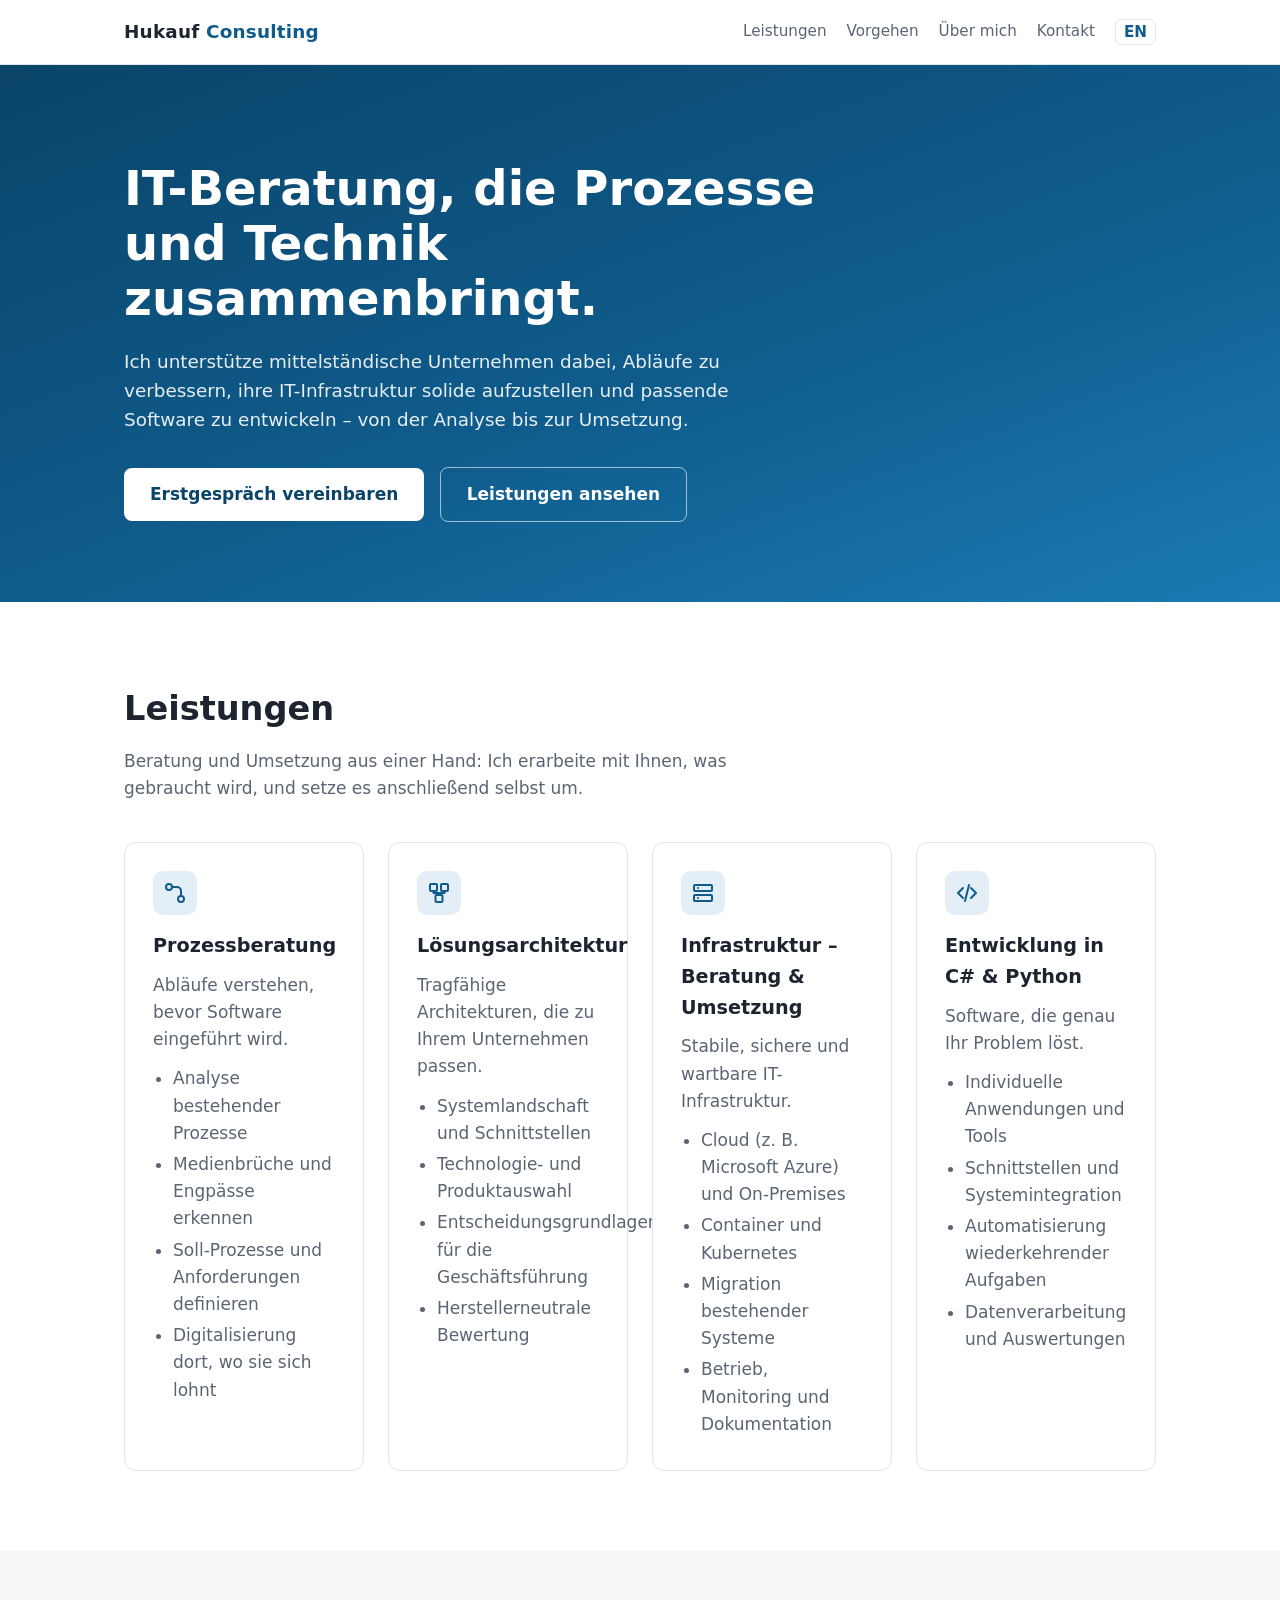
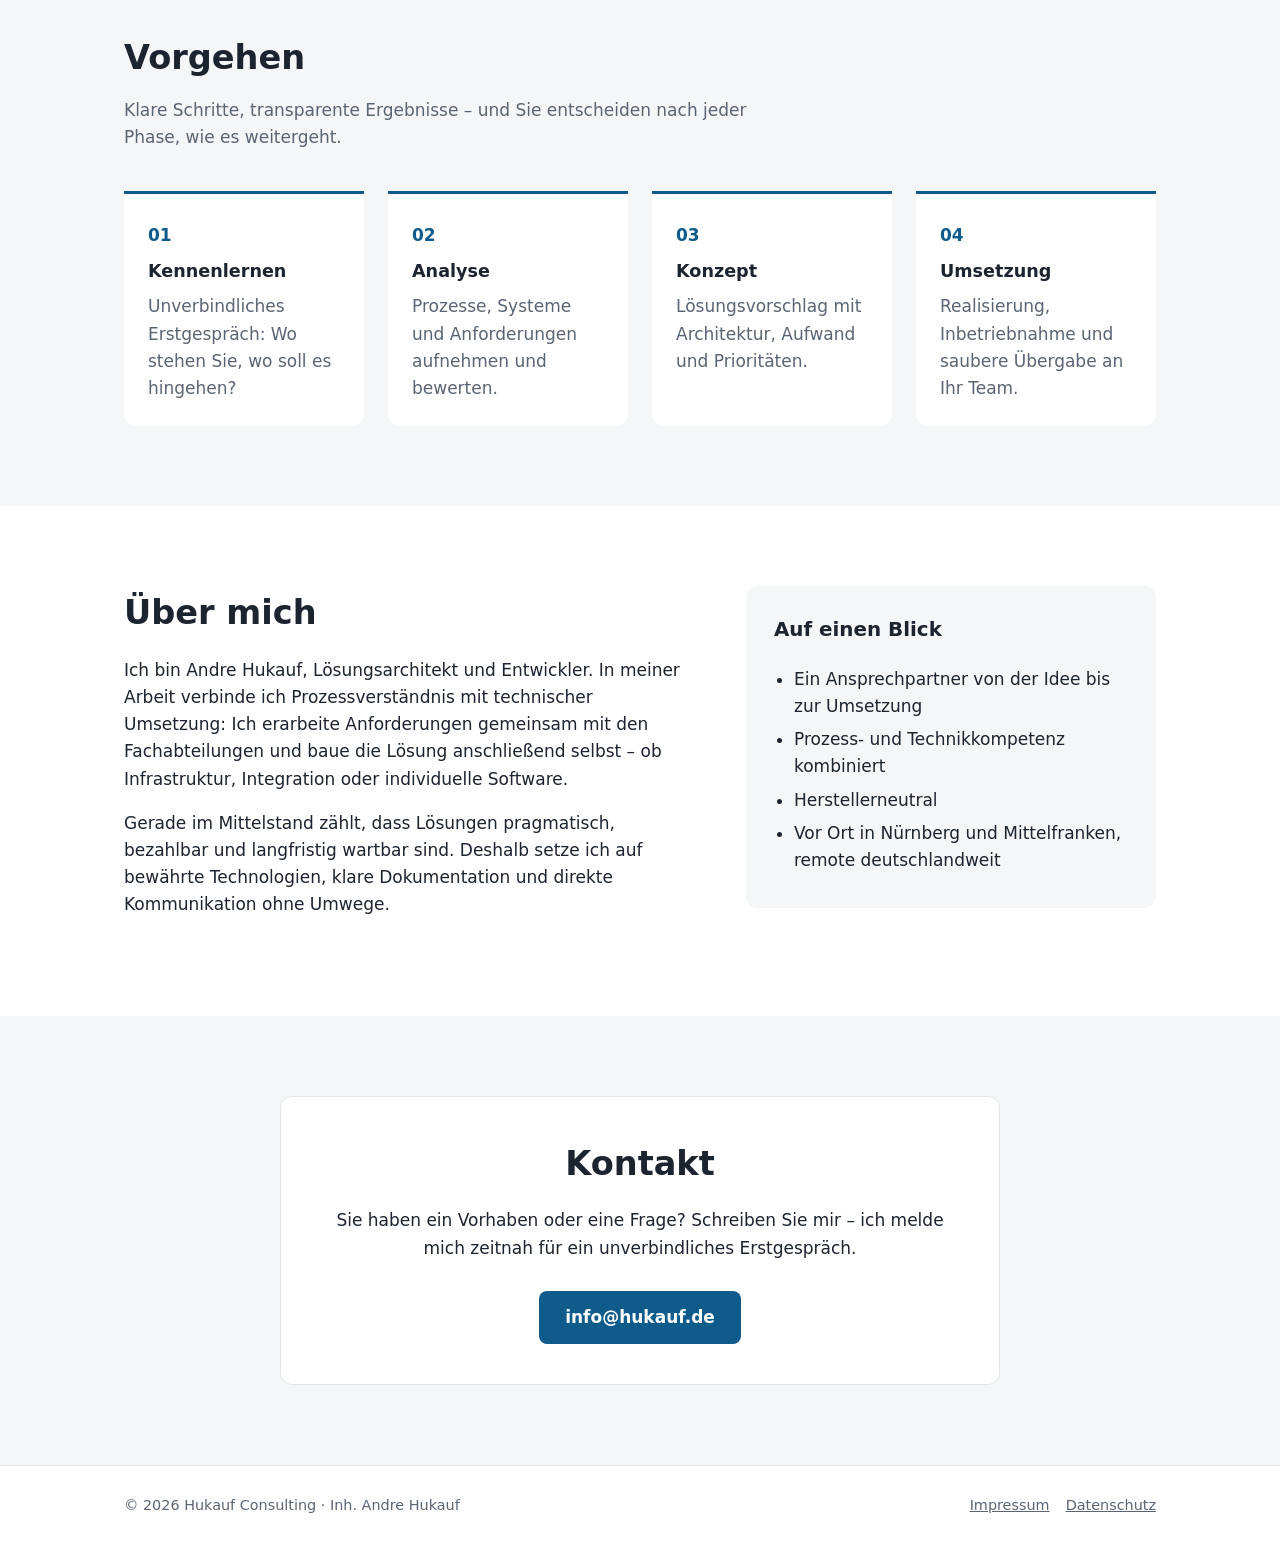
==== index.html @ 5e7fdeb1 "404-Seite, App-Icon und Barrierefreiheit - Zweisprachige 404-Seite - favicon.svg und apple-touch-ico" ====
<!DOCTYPE html>
<html lang="de">
<head>
  <meta charset="utf-8">
  <meta name="viewport" content="width=device-width, initial-scale=1">
  <title>Hukauf Consulting – IT-Beratung &amp; Prozessberatung in Nürnberg und Mittelfranken</title>
  <meta name="description" content="Hukauf Consulting: Prozessberatung, Lösungsarchitektur, IT-Infrastruktur und Softwareentwicklung in C# und Python für den Mittelstand in Nürnberg, Mittelfranken und remote.">
  <link rel="canonical" href="https://www.hukauf.de/">
  <link rel="alternate" hreflang="de" href="https://www.hukauf.de/">
  <link rel="alternate" hreflang="en" href="https://www.hukauf.de/en/">
  <link rel="alternate" hreflang="x-default" href="https://www.hukauf.de/">
  <link rel="stylesheet" href="style.css">
  <meta property="og:type" content="website">
  <meta property="og:locale" content="de_DE">
  <meta property="og:locale:alternate" content="en_US">
  <meta property="og:site_name" content="Hukauf Consulting">
  <meta property="og:title" content="Hukauf Consulting – IT-Beratung &amp; Prozessberatung">
  <meta property="og:description" content="Prozessberatung, Lösungsarchitektur, IT-Infrastruktur und Entwicklung in C# &amp; Python für den Mittelstand.">
  <meta property="og:url" content="https://www.hukauf.de/">
  <meta property="og:image" content="https://www.hukauf.de/og-image.png">
  <meta property="og:image:width" content="1200">
  <meta property="og:image:height" content="630">
  <meta name="twitter:card" content="summary_large_image">
  <script type="application/ld+json">
  {
    "@context": "https://schema.org",
    "@type": "ProfessionalService",
    "name": "Hukauf Consulting",
    "url": "https://www.hukauf.de/",
    "image": "https://www.hukauf.de/og-image.png",
    "email": "info@hukauf.de",
    "telephone": "+49 9152 9214561",
    "founder": { "@type": "Person", "name": "Andre Hukauf" },
    "address": {
      "@type": "PostalAddress",
      "streetAddress": "Am Schlosspark 9",
      "postalCode": "91247",
      "addressLocality": "Vorra",
      "addressRegion": "Bayern",
      "addressCountry": "DE"
    },
    "areaServed": [
      { "@type": "City", "name": "Nürnberg" },
      { "@type": "AdministrativeArea", "name": "Mittelfranken" },
      { "@type": "Country", "name": "Deutschland" }
    ],
    "knowsAbout": ["Prozessberatung", "Lösungsarchitektur", "IT-Infrastruktur", "Microsoft Azure", "Kubernetes", "C#", "Python"],
    "description": "Prozessberatung, Lösungsarchitektur, IT-Infrastruktur sowie Softwareentwicklung in C# und Python für mittelständische Unternehmen."
  }
  </script>
  <link rel="icon" href="/favicon.svg" type="image/svg+xml">
  <link rel="apple-touch-icon" href="/apple-touch-icon.png">
  <meta name="theme-color" content="#0f5c8c">
</head>
<body>
<a class="skip-link" href="#main">Zum Inhalt springen</a>

<header class="site-header">
  <div class="container">
    <a class="logo" href="#main">Hukauf <span>Consulting</span></a>
    <nav class="nav" aria-label="Hauptnavigation">
      <a href="#leistungen">Leistungen</a>
      <a href="#vorgehen">Vorgehen</a>
      <a href="#ueber-mich">Über mich</a>
      <a href="#kontakt">Kontakt</a>
      <a class="lang" href="en/" hreflang="en" lang="en" title="English version">EN</a>
    </nav>
  </div>
</header>

<main id="main">

  <section class="hero">
    <div class="container">
      <h1>IT-Beratung, die Prozesse und Technik zusammenbringt.</h1>
      <p>Ich unterstütze mittelständische Unternehmen dabei, Abläufe zu verbessern, ihre IT-Infrastruktur solide aufzustellen und passende Software zu entwickeln – von der Analyse bis zur Umsetzung.</p>
      <a class="btn" href="#kontakt">Erstgespräch vereinbaren</a>
      <a class="btn btn-secondary" href="#leistungen">Leistungen ansehen</a>
    </div>
  </section>

  <section id="leistungen">
    <div class="container">
      <h2 class="section-title">Leistungen</h2>
      <p class="section-lead">Beratung und Umsetzung aus einer Hand: Ich erarbeite mit Ihnen, was gebraucht wird, und setze es anschließend selbst um.</p>

      <div class="grid">
        <div class="card">
          <div class="icon" aria-hidden="true">
            <svg aria-hidden="true" focusable="false" viewBox="0 0 24 24" fill="none" stroke="currentColor" stroke-width="2" stroke-linecap="round" stroke-linejoin="round"><circle cx="6" cy="6" r="3"/><circle cx="18" cy="18" r="3"/><path d="M9 6h5a4 4 0 0 1 4 4v5"/></svg>
          </div>
          <h3>Prozessberatung</h3>
          <p>Abläufe verstehen, bevor Software eingeführt wird.</p>
          <ul>
            <li>Analyse bestehender Prozesse</li>
            <li>Medienbrüche und Engpässe erkennen</li>
            <li>Soll-Prozesse und Anforderungen definieren</li>
            <li>Digitalisierung dort, wo sie sich lohnt</li>
          </ul>
        </div>

        <div class="card">
          <div class="icon" aria-hidden="true">
            <svg aria-hidden="true" focusable="false" viewBox="0 0 24 24" fill="none" stroke="currentColor" stroke-width="2" stroke-linecap="round" stroke-linejoin="round"><rect x="3" y="3" width="7" height="7" rx="1"/><rect x="14" y="3" width="7" height="7" rx="1"/><rect x="8.5" y="14" width="7" height="7" rx="1"/><path d="M6.5 10v2h11v-2M12 12v2"/></svg>
          </div>
          <h3>Lösungsarchitektur</h3>
          <p>Tragfähige Architekturen, die zu Ihrem Unternehmen passen.</p>
          <ul>
            <li>Systemlandschaft und Schnittstellen</li>
            <li>Technologie- und Produktauswahl</li>
            <li>Entscheidungsgrundlagen für die Geschäftsführung</li>
            <li>Herstellerneutrale Bewertung</li>
          </ul>
        </div>

        <div class="card">
          <div class="icon" aria-hidden="true">
            <svg aria-hidden="true" focusable="false" viewBox="0 0 24 24" fill="none" stroke="currentColor" stroke-width="2" stroke-linecap="round" stroke-linejoin="round"><rect x="3" y="4" width="18" height="6" rx="1"/><rect x="3" y="14" width="18" height="6" rx="1"/><path d="M7 7h.01M7 17h.01"/></svg>
          </div>
          <h3>Infrastruktur – Beratung &amp; Umsetzung</h3>
          <p>Stabile, sichere und wartbare IT-Infrastruktur.</p>
          <ul>
            <li>Cloud (z.&nbsp;B. Microsoft Azure) und On-Premises</li>
            <li>Container und Kubernetes</li>
            <li>Migration bestehender Systeme</li>
            <li>Betrieb, Monitoring und Dokumentation</li>
          </ul>
        </div>

        <div class="card">
          <div class="icon" aria-hidden="true">
            <svg aria-hidden="true" focusable="false" viewBox="0 0 24 24" fill="none" stroke="currentColor" stroke-width="2" stroke-linecap="round" stroke-linejoin="round"><path d="M8 7l-5 5 5 5M16 7l5 5-5 5M14 4l-4 16"/></svg>
          </div>
          <h3>Entwicklung in C# &amp; Python</h3>
          <p>Software, die genau Ihr Problem löst.</p>
          <ul>
            <li>Individuelle Anwendungen und Tools</li>
            <li>Schnittstellen und Systemintegration</li>
            <li>Automatisierung wiederkehrender Aufgaben</li>
            <li>Datenverarbeitung und Auswertungen</li>
          </ul>
        </div>
      </div>
    </div>
  </section>

  <section id="vorgehen" class="alt">
    <div class="container">
      <h2 class="section-title">Vorgehen</h2>
      <p class="section-lead">Klare Schritte, transparente Ergebnisse – und Sie entscheiden nach jeder Phase, wie es weitergeht.</p>

      <div class="steps">
        <div class="step">
          <h3>Kennenlernen</h3>
          <p>Unverbindliches Erstgespräch: Wo stehen Sie, wo soll es hingehen?</p>
        </div>
        <div class="step">
          <h3>Analyse</h3>
          <p>Prozesse, Systeme und Anforderungen aufnehmen und bewerten.</p>
        </div>
        <div class="step">
          <h3>Konzept</h3>
          <p>Lösungsvorschlag mit Architektur, Aufwand und Prioritäten.</p>
        </div>
        <div class="step">
          <h3>Umsetzung</h3>
          <p>Realisierung, Inbetriebnahme und saubere Übergabe an Ihr Team.</p>
        </div>
      </div>
    </div>
  </section>

  <section id="ueber-mich">
    <div class="container about">
      <div>
        <h2 class="section-title">Über mich</h2>
        <p>Ich bin Andre Hukauf, Lösungsarchitekt und Entwickler. In meiner Arbeit verbinde ich Prozessverständnis mit technischer Umsetzung: Ich erarbeite Anforderungen gemeinsam mit den Fachabteilungen und baue die Lösung anschließend selbst – ob Infrastruktur, Integration oder individuelle Software.</p>
        <p>Gerade im Mittelstand zählt, dass Lösungen pragmatisch, bezahlbar und langfristig wartbar sind. Deshalb setze ich auf bewährte Technologien, klare Dokumentation und direkte Kommunikation ohne Umwege.</p>
      </div>
      <div class="facts">
        <h3>Auf einen Blick</h3>
        <ul>
          <li>Ein Ansprechpartner von der Idee bis zur Umsetzung</li>
          <li>Prozess- und Technikkompetenz kombiniert</li>
          <li>Herstellerneutral</li>
          <li>Vor Ort in Nürnberg und Mittelfranken, remote deutschlandweit</li>
        </ul>
      </div>
    </div>
  </section>

  <section id="kontakt" class="alt">
    <div class="container">
      <div class="contact-box">
        <h2 class="section-title">Kontakt</h2>
        <p>Sie haben ein Vorhaben oder eine Frage? Schreiben Sie mir – ich melde mich zeitnah für ein unverbindliches Erstgespräch.</p>
        <a class="btn" href="mailto:info@hukauf.de">info@hukauf.de</a>
      </div>
    </div>
  </section>

</main>

<footer class="site-footer">
  <div class="container">
    <span>© 2026 Hukauf Consulting · Inh. Andre Hukauf</span>
    <span><a href="impressum.html">Impressum</a><a href="datenschutz.html">Datenschutz</a></span>
  </div>
</footer>

</body>
</html>
---- style.css ----
:root {
  --bg: #ffffff;
  --bg-alt: #f4f6f8;
  --text: #1c2430;
  --muted: #5a6573;
  --accent: #0f5c8c;
  --accent-dark: #0a4469;
  --border: #e1e6eb;
  --radius: 12px;
  --max: 1080px;
}

* { box-sizing: border-box; }

html { scroll-behavior: smooth; }

@media (prefers-reduced-motion: reduce) {
  html { scroll-behavior: auto; }
}

/* Barrierefreiheit */
.skip-link {
  position: absolute;
  left: 12px;
  top: -60px;
  z-index: 100;
  background: var(--accent-dark);
  color: #fff;
  padding: 10px 16px;
  border-radius: 6px;
  font-weight: 600;
  text-decoration: none;
}
.skip-link:focus { top: 12px; color: #fff; }

a:focus-visible,
button:focus-visible {
  outline: 3px solid var(--accent);
  outline-offset: 3px;
  border-radius: 4px;
}
.hero a:focus-visible { outline-color: #ffffff; }

#main, section[id] { scroll-margin-top: 80px; }

body {
  margin: 0;
  font-family: system-ui, -apple-system, "Segoe UI", Roboto, "Helvetica Neue", Arial, sans-serif;
  font-size: 17px;
  line-height: 1.6;
  color: var(--text);
  background: var(--bg);
}

a { color: var(--accent); }
a:hover { color: var(--accent-dark); }

.container {
  width: 100%;
  max-width: var(--max);
  margin: 0 auto;
  padding: 0 24px;
}

/* Header */
.site-header {
  position: sticky;
  top: 0;
  z-index: 10;
  background: rgba(255, 255, 255, 0.95);
  border-bottom: 1px solid var(--border);
  backdrop-filter: blur(6px);
}
.site-header .container {
  display: flex;
  align-items: center;
  justify-content: space-between;
  min-height: 64px;
  gap: 16px;
  flex-wrap: wrap;
}
.logo {
  font-weight: 700;
  font-size: 1.15rem;
  color: var(--text);
  text-decoration: none;
  letter-spacing: 0.2px;
}
.logo span { color: var(--accent); }
.nav { display: flex; gap: 20px; flex-wrap: wrap; }
.nav a {
  color: var(--muted);
  text-decoration: none;
  font-size: 0.95rem;
}
.nav a:hover { color: var(--accent); }
.nav a.lang {
  border: 1px solid var(--border);
  border-radius: 6px;
  padding: 0 8px;
  font-weight: 600;
  color: var(--accent);
}

/* Hero */
.hero {
  padding: 96px 0 80px;
  background: linear-gradient(160deg, #0a4469 0%, #0f5c8c 55%, #1b7bb3 100%);
  color: #fff;
}
.hero h1 {
  font-size: clamp(2rem, 4.5vw, 3rem);
  line-height: 1.15;
  margin: 0 0 20px;
  max-width: 760px;
}
.hero p {
  font-size: 1.15rem;
  max-width: 680px;
  margin: 0 0 32px;
  color: rgba(255, 255, 255, 0.9);
}
.btn {
  display: inline-block;
  padding: 13px 26px;
  border-radius: 8px;
  font-weight: 600;
  text-decoration: none;
  background: #fff;
  color: var(--accent-dark);
}
.btn:hover { background: #e8f1f7; color: var(--accent-dark); }
.btn-secondary {
  background: transparent;
  color: #fff;
  border: 1px solid rgba(255, 255, 255, 0.6);
  margin-left: 10px;
}
.btn-secondary:hover { background: rgba(255, 255, 255, 0.1); color: #fff; }

/* Sections */
section { padding: 80px 0; }
section.alt { background: var(--bg-alt); }
.section-title {
  font-size: clamp(1.6rem, 3vw, 2.1rem);
  margin: 0 0 12px;
}
.section-lead {
  color: var(--muted);
  max-width: 680px;
  margin: 0 0 40px;
}

/* Cards */
.grid {
  display: grid;
  grid-template-columns: repeat(auto-fit, minmax(240px, 1fr));
  gap: 24px;
}
.card {
  background: var(--bg);
  border: 1px solid var(--border);
  border-radius: var(--radius);
  padding: 28px;
}
.card h3 { margin: 0 0 10px; font-size: 1.2rem; }
.card p { margin: 0 0 12px; color: var(--muted); }
.card ul { margin: 0; padding-left: 20px; color: var(--muted); }
.card li { margin-bottom: 4px; }
.icon {
  width: 44px;
  height: 44px;
  border-radius: 10px;
  background: #e3eef6;
  color: var(--accent);
  display: flex;
  align-items: center;
  justify-content: center;
  margin-bottom: 16px;
}
.icon svg { width: 24px; height: 24px; }

/* Steps */
.steps {
  display: grid;
  grid-template-columns: repeat(auto-fit, minmax(220px, 1fr));
  gap: 24px;
  counter-reset: step;
}
.step {
  position: relative;
  padding: 28px 24px 24px;
  border-top: 3px solid var(--accent);
  background: var(--bg);
  border-radius: 0 0 var(--radius) var(--radius);
}
.step::before {
  counter-increment: step;
  content: counter(step, decimal-leading-zero);
  display: block;
  font-weight: 700;
  color: var(--accent);
  margin-bottom: 8px;
}
.step h3 { margin: 0 0 8px; font-size: 1.1rem; }
.step p { margin: 0; color: var(--muted); }

/* About */
.about {
  display: grid;
  grid-template-columns: 1.4fr 1fr;
  gap: 48px;
  align-items: start;
}
.facts {
  background: var(--bg-alt);
  border-radius: var(--radius);
  padding: 28px;
}
.facts h3 { margin-top: 0; }
.facts ul { margin: 0; padding-left: 20px; }
.facts li { margin-bottom: 6px; }

/* Contact */
.contact-box {
  background: var(--bg);
  border: 1px solid var(--border);
  border-radius: var(--radius);
  padding: 40px;
  text-align: center;
  max-width: 720px;
  margin: 0 auto;
}
.contact-box .btn {
  background: var(--accent);
  color: #fff;
  margin-top: 12px;
}
.contact-box .btn:hover { background: var(--accent-dark); }

/* Legal pages */
.legal { padding: 64px 0 80px; }
.legal h1 { margin-top: 0; }
.legal h2 { margin-top: 36px; font-size: 1.3rem; }
.legal .container { max-width: 800px; }

/* Footer */
.site-footer {
  border-top: 1px solid var(--border);
  padding: 28px 0;
  color: var(--muted);
  font-size: 0.9rem;
}
.site-footer .container {
  display: flex;
  justify-content: space-between;
  flex-wrap: wrap;
  gap: 12px;
}
.site-footer a { color: var(--muted); margin-left: 16px; }
.site-footer a:first-child { margin-left: 0; }

@media (max-width: 760px) {
  body { font-size: 16px; }
  .hero { padding: 64px 0 56px; }
  section { padding: 56px 0; }
  .about { grid-template-columns: 1fr; gap: 28px; }
  .btn-secondary { margin-left: 0; margin-top: 10px; }
  .nav { gap: 14px; }
  .contact-box { padding: 28px 20px; }
}
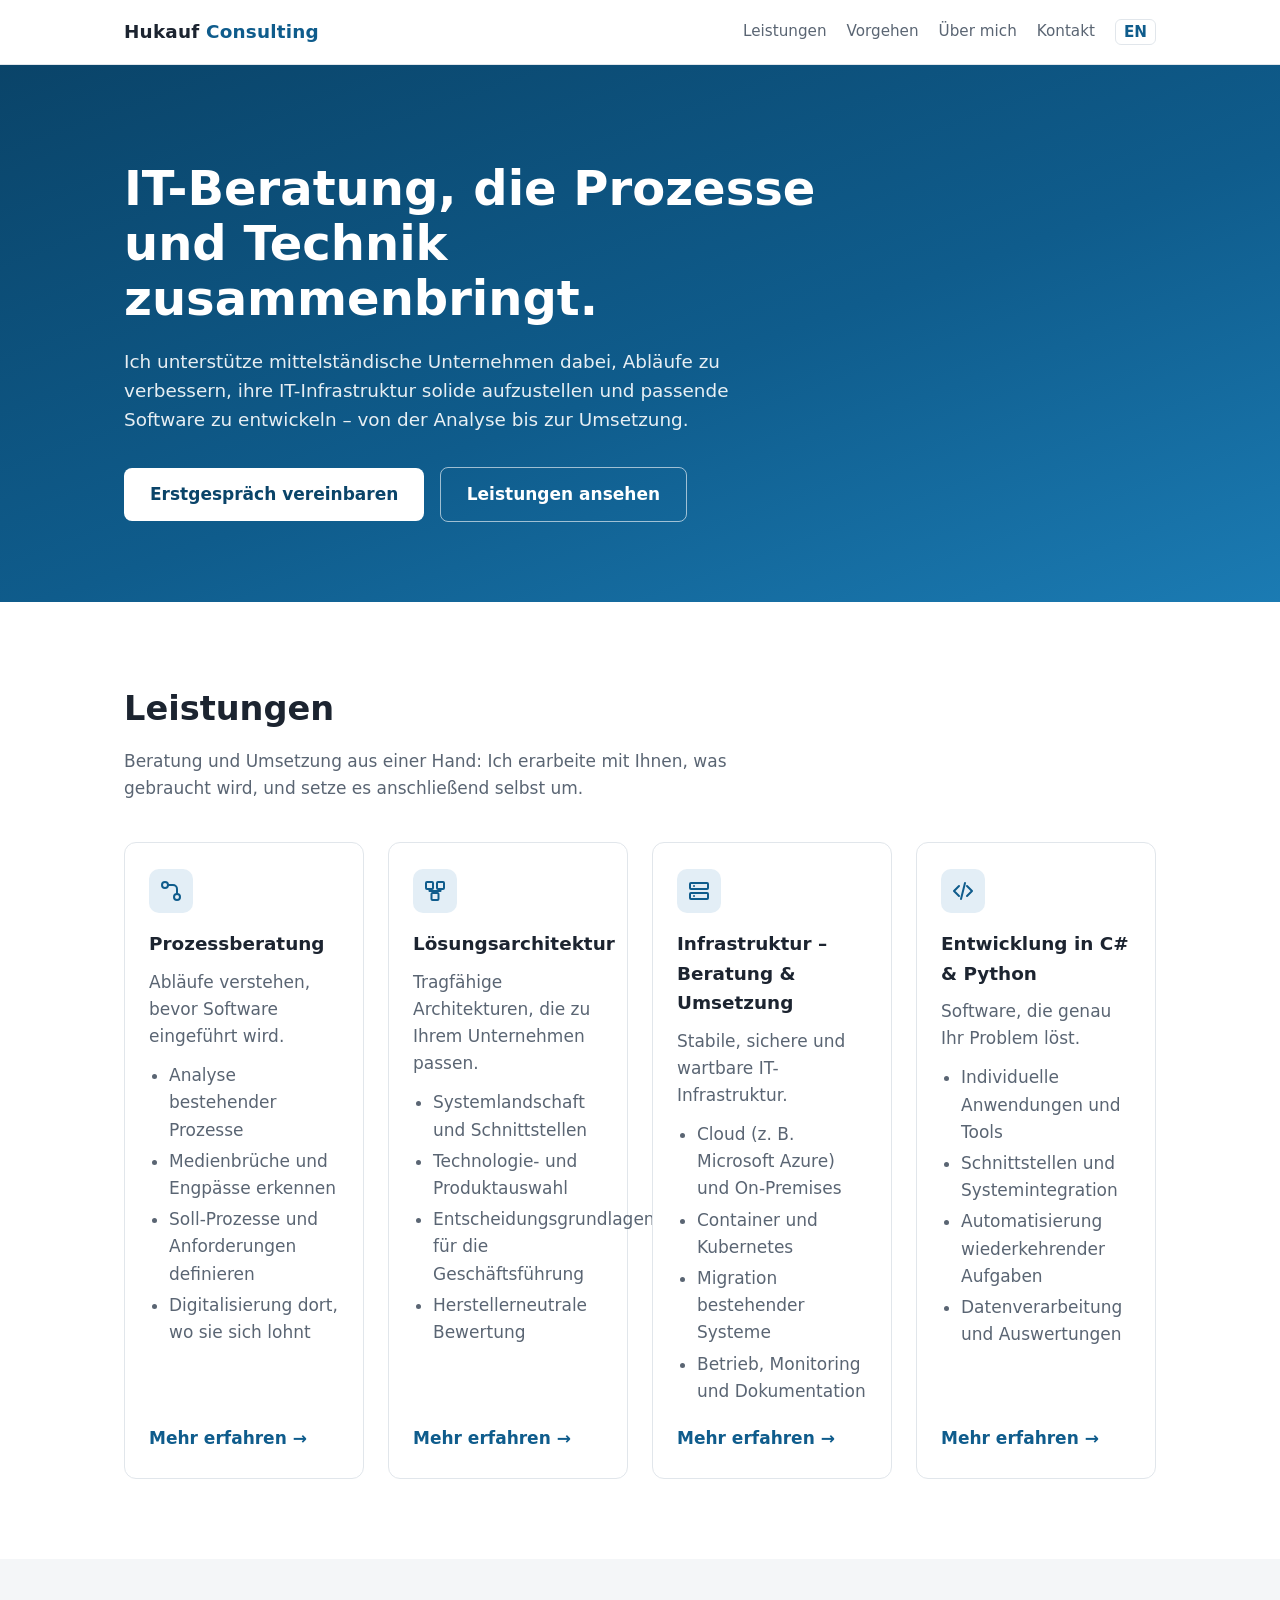
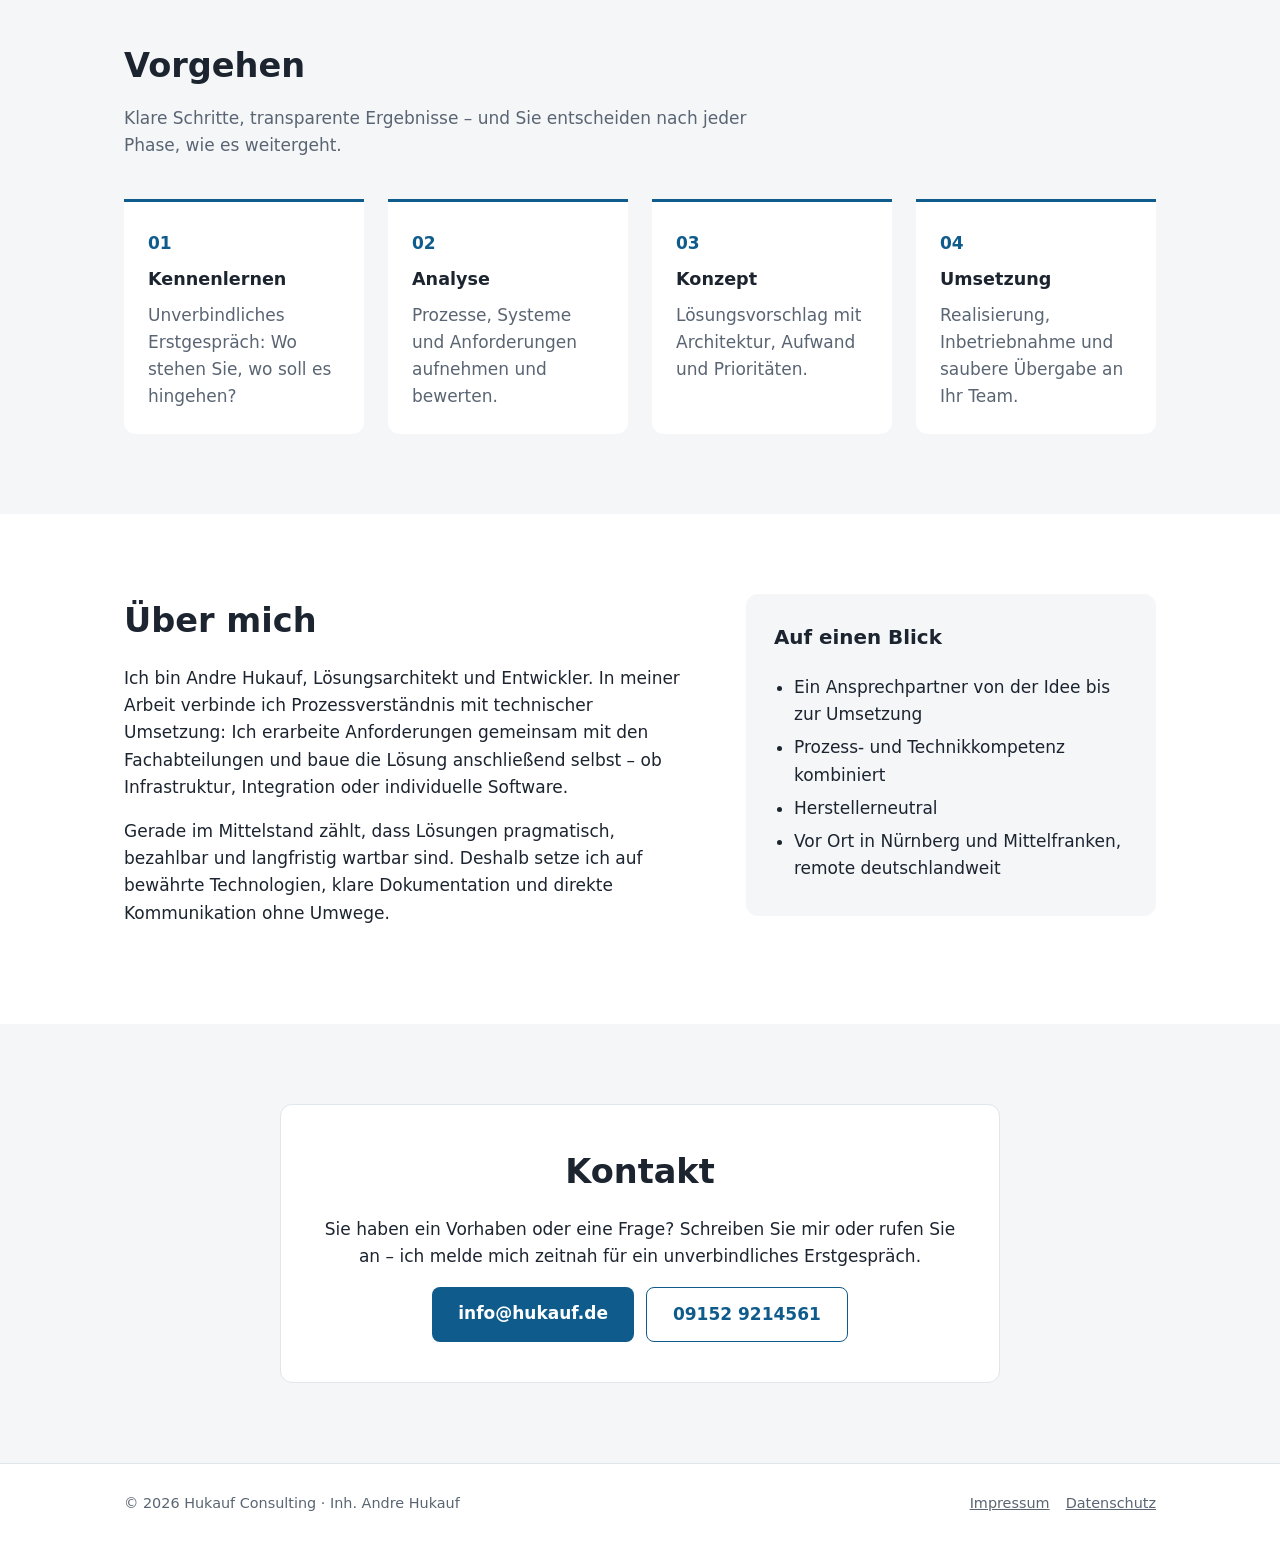
==== commit 78e2eec4: "Leistungs-Unterseiten (DE/EN) und Telefon im Kontaktbereich - Je vier Unterseiten unter /leistungen/" ====
--- a/index.html
+++ b/index.html
@@ -97,6 +97,7 @@
             <li>Soll-Prozesse und Anforderungen definieren</li>
             <li>Digitalisierung dort, wo sie sich lohnt</li>
           </ul>
+          <a class="more" href="/leistungen/prozessberatung.html">Mehr erfahren<span class="visually-hidden">: Prozessberatung</span> →</a>
         </div>
 
         <div class="card">
@@ -111,6 +112,7 @@
             <li>Entscheidungsgrundlagen für die Geschäftsführung</li>
             <li>Herstellerneutrale Bewertung</li>
           </ul>
+          <a class="more" href="/leistungen/loesungsarchitektur.html">Mehr erfahren<span class="visually-hidden">: Lösungsarchitektur</span> →</a>
         </div>
 
         <div class="card">
@@ -125,6 +127,7 @@
             <li>Migration bestehender Systeme</li>
             <li>Betrieb, Monitoring und Dokumentation</li>
           </ul>
+          <a class="more" href="/leistungen/infrastruktur.html">Mehr erfahren<span class="visually-hidden">: Infrastruktur</span> →</a>
         </div>
 
         <div class="card">
@@ -139,6 +142,7 @@
             <li>Automatisierung wiederkehrender Aufgaben</li>
             <li>Datenverarbeitung und Auswertungen</li>
           </ul>
+          <a class="more" href="/leistungen/softwareentwicklung.html">Mehr erfahren<span class="visually-hidden">: Softwareentwicklung</span> →</a>
         </div>
       </div>
     </div>
@@ -193,8 +197,11 @@
     <div class="container">
       <div class="contact-box">
         <h2 class="section-title">Kontakt</h2>
-        <p>Sie haben ein Vorhaben oder eine Frage? Schreiben Sie mir – ich melde mich zeitnah für ein unverbindliches Erstgespräch.</p>
-        <a class="btn" href="mailto:info@hukauf.de">info@hukauf.de</a>
+        <p>Sie haben ein Vorhaben oder eine Frage? Schreiben Sie mir oder rufen Sie an – ich melde mich zeitnah für ein unverbindliches Erstgespräch.</p>
+        <div class="contact-actions">
+          <a class="btn" href="mailto:info@hukauf.de">info@hukauf.de</a>
+          <a class="btn btn-outline" href="tel:+4991529214561">09152 9214561</a>
+        </div>
       </div>
     </div>
   </section>
--- a/style.css
+++ b/style.css
@@ -269,3 +269,97 @@
   .nav { gap: 14px; }
   .contact-box { padding: 28px 20px; }
 }
+
+/* Kontakt-Buttons */
+.contact-actions {
+  display: flex;
+  flex-wrap: wrap;
+  justify-content: center;
+  gap: 12px;
+  margin-top: 12px;
+}
+.contact-actions .btn { margin-top: 0; }
+.btn-outline {
+  background: transparent;
+  color: var(--accent);
+  border: 1px solid var(--accent);
+}
+.btn-outline:hover { background: #e8f1f7; color: var(--accent-dark); }
+.contact-box .btn-outline { background: transparent; color: var(--accent); }
+.contact-box .btn-outline:hover { background: #e8f1f7; color: var(--accent-dark); }
+
+/* "Mehr erfahren"-Link in Karten */
+.card { display: flex; flex-direction: column; padding: 26px 24px; }
+.card h3 { font-size: 1.15rem; }
+.card li { hyphens: auto; -webkit-hyphens: auto; }
+.card .more {
+  margin-top: auto;
+  padding-top: 16px;
+  font-weight: 600;
+  text-decoration: none;
+}
+.card .more:hover { text-decoration: underline; }
+.visually-hidden {
+  position: absolute !important;
+  width: 1px; height: 1px;
+  overflow: hidden;
+  clip: rect(0 0 0 0);
+  white-space: nowrap;
+}
+
+/* Leistungs-Unterseiten */
+.page-hero {
+  padding: 56px 0 48px;
+  background: linear-gradient(160deg, #0a4469 0%, #0f5c8c 55%, #1b7bb3 100%);
+  color: #fff;
+}
+.page-hero h1 {
+  font-size: clamp(1.9rem, 4vw, 2.6rem);
+  line-height: 1.2;
+  margin: 12px 0 16px;
+}
+.page-hero p {
+  max-width: 760px;
+  margin: 0;
+  font-size: 1.1rem;
+  color: rgba(255, 255, 255, 0.92);
+}
+.breadcrumb { font-size: 0.9rem; color: rgba(255, 255, 255, 0.8); }
+.breadcrumb a { color: #fff; }
+.page-hero a:focus-visible { outline-color: #fff; }
+.page-body { padding: 56px 0 72px; }
+.content { max-width: 820px; }
+.content h2 { font-size: 1.4rem; margin: 40px 0 14px; }
+.content h2:first-child { margin-top: 0; }
+.checklist { list-style: none; padding: 0; margin: 0; }
+.checklist li {
+  position: relative;
+  padding-left: 30px;
+  margin-bottom: 10px;
+}
+.checklist li::before {
+  content: "";
+  position: absolute;
+  left: 4px;
+  top: 0.45em;
+  width: 12px;
+  height: 7px;
+  border-left: 2.5px solid var(--accent);
+  border-bottom: 2.5px solid var(--accent);
+  transform: rotate(-45deg);
+}
+.cta-box {
+  margin-top: 48px;
+  padding: 32px;
+  border-radius: var(--radius);
+  background: var(--bg-alt);
+  text-align: center;
+}
+.cta-box h2 { margin-top: 0; }
+.cta-box .btn { background: var(--accent); color: #fff; }
+.cta-box .btn:hover { background: var(--accent-dark); color: #fff; }
+.cta-box .btn-outline { background: transparent; color: var(--accent); }
+.cta-box .btn-outline:hover { background: #e8f1f7; color: var(--accent-dark); }
+.related { margin-top: 40px; }
+.related ul { padding-left: 20px; }
+.related li { margin-bottom: 6px; }
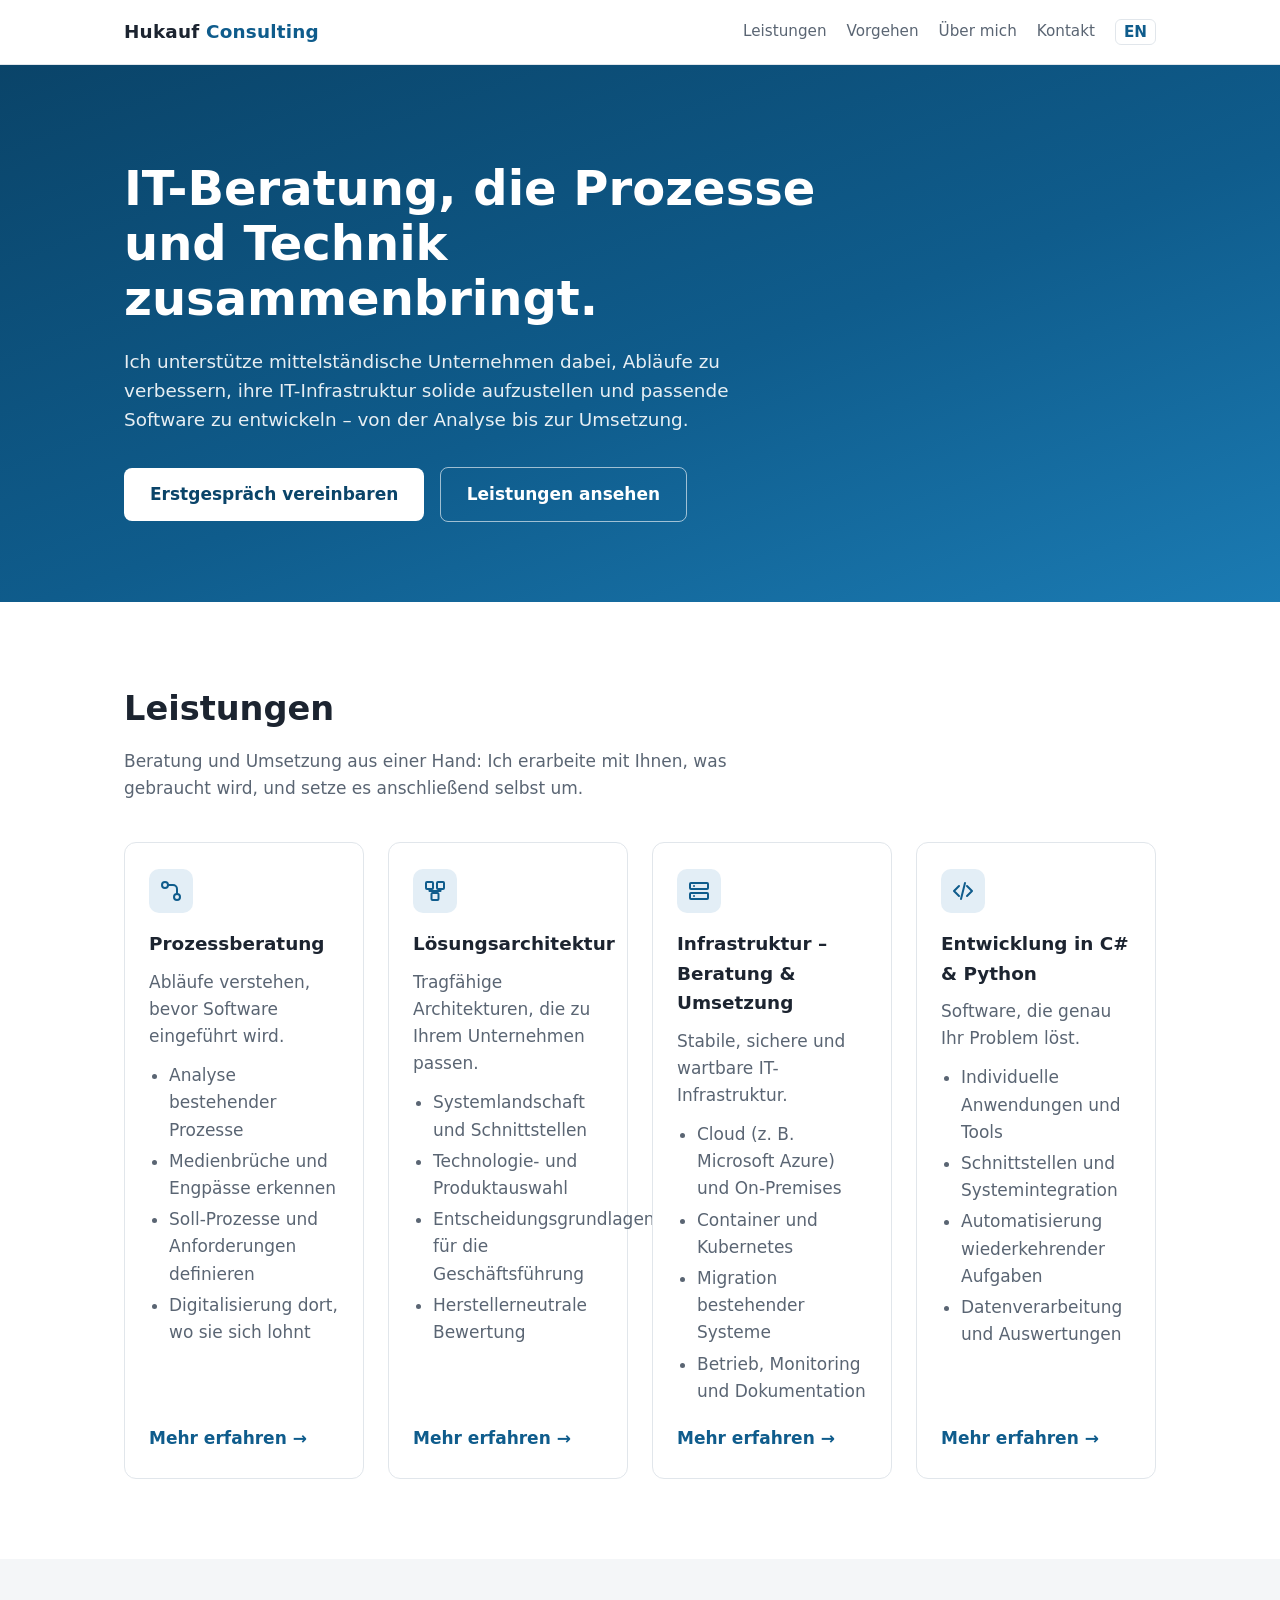
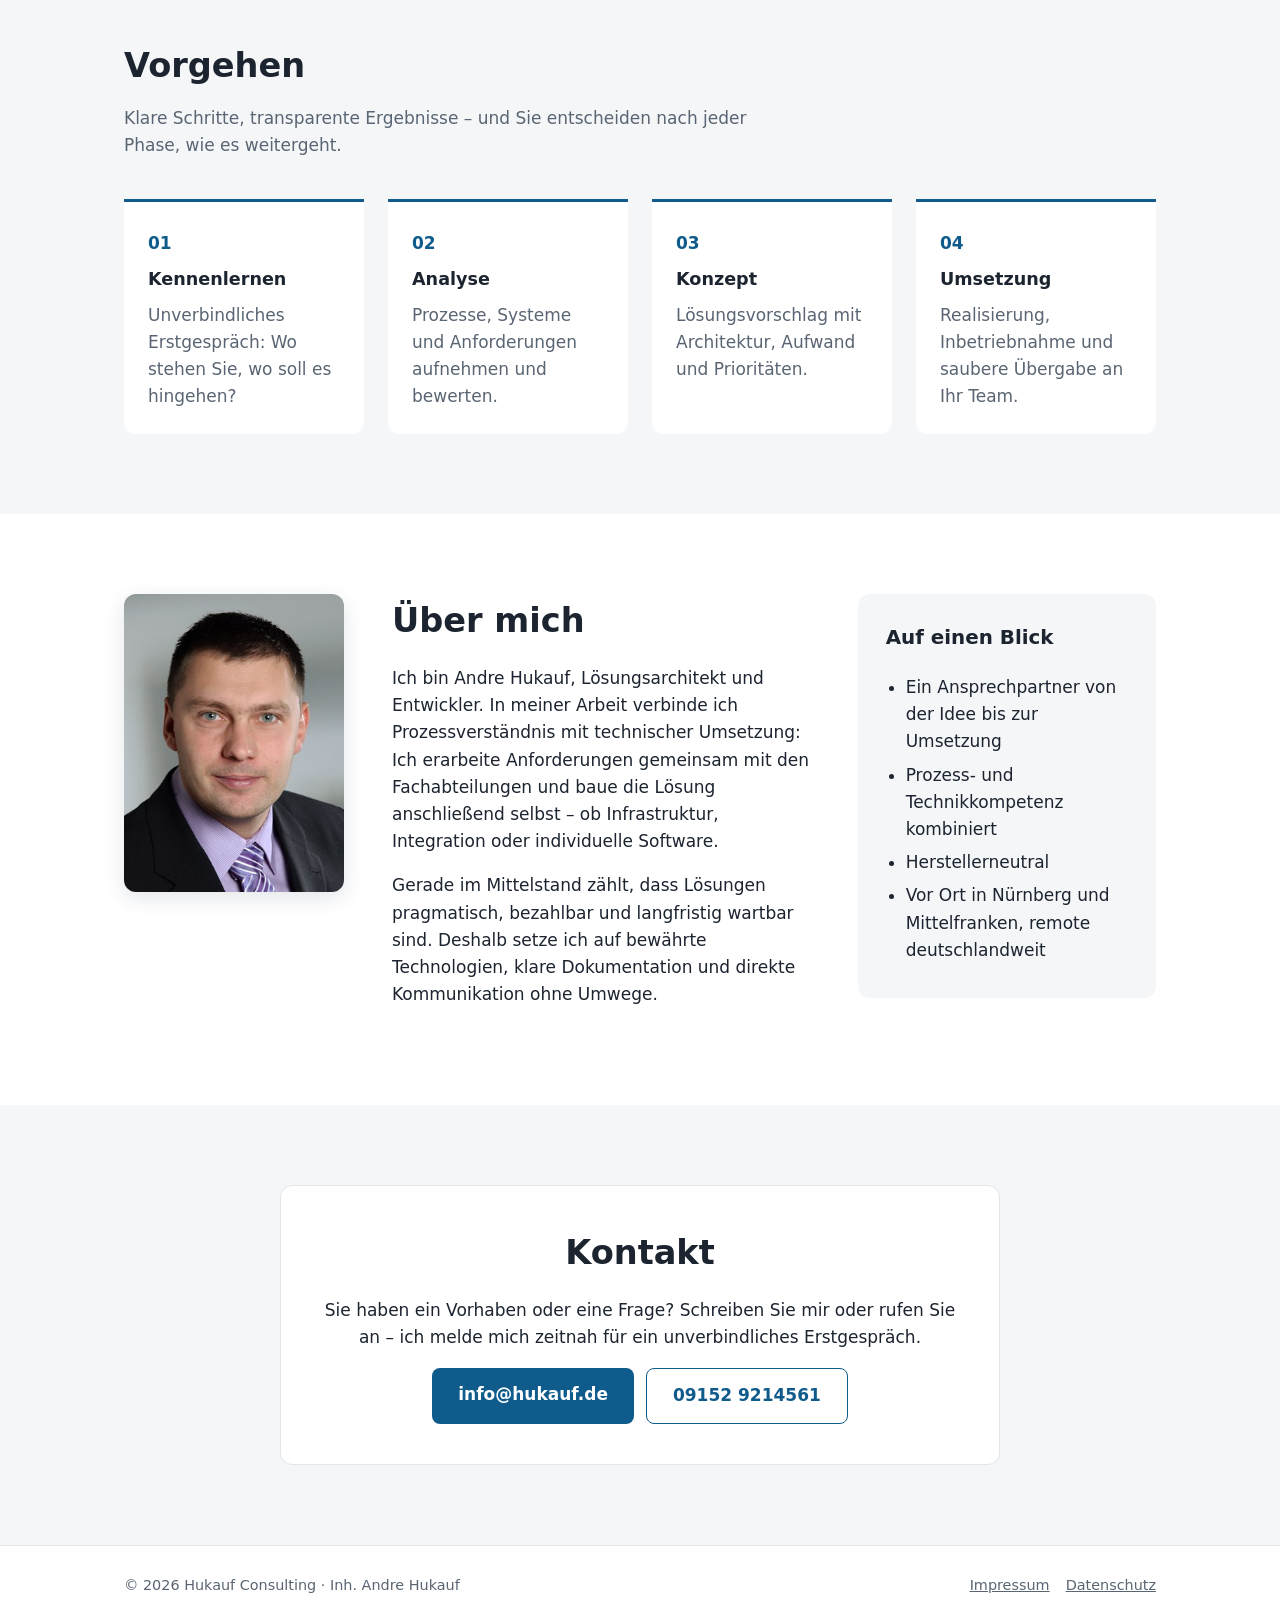
==== commit 9fa9aa78: "Porträtfoto im Bereich Über mich (DE/EN) Co-Authored-By: Claude Opus 5.5 <noreply@anthropic.com> Cla" ====
--- a/index.html
+++ b/index.html
@@ -30,7 +30,7 @@
     "image": "https://www.hukauf.de/og-image.png",
     "email": "info@hukauf.de",
     "telephone": "+49 9152 9214561",
-    "founder": { "@type": "Person", "name": "Andre Hukauf" },
+    "founder": { "@type": "Person", "name": "Andre Hukauf", "image": "https://www.hukauf.de/img/andre-hukauf.jpg" },
     "address": {
       "@type": "PostalAddress",
       "streetAddress": "Am Schlosspark 9",
@@ -176,6 +176,7 @@
 
   <section id="ueber-mich">
     <div class="container about">
+      <img class="portrait" src="/img/andre-hukauf.jpg" width="314" height="425" alt="Porträt von Andre Hukauf" loading="lazy" decoding="async">
       <div>
         <h2 class="section-title">Über mich</h2>
         <p>Ich bin Andre Hukauf, Lösungsarchitekt und Entwickler. In meiner Arbeit verbinde ich Prozessverständnis mit technischer Umsetzung: Ich erarbeite Anforderungen gemeinsam mit den Fachabteilungen und baue die Lösung anschließend selbst – ob Infrastruktur, Integration oder individuelle Software.</p>
--- a/style.css
+++ b/style.css
@@ -208,7 +208,7 @@
 /* About */
 .about {
   display: grid;
-  grid-template-columns: 1.4fr 1fr;
+  grid-template-columns: 220px 1.4fr 1fr;
   gap: 48px;
   align-items: start;
 }
@@ -220,6 +220,13 @@
 .facts h3 { margin-top: 0; }
 .facts ul { margin: 0; padding-left: 20px; }
 .facts li { margin-bottom: 6px; }
+
+.portrait {
+  width: 100%;
+  height: auto;
+  border-radius: var(--radius);
+  box-shadow: 0 6px 20px rgba(16, 40, 64, 0.12);
+}
 
 /* Contact */
 .contact-box {
@@ -265,6 +272,7 @@
   .hero { padding: 64px 0 56px; }
   section { padding: 56px 0; }
   .about { grid-template-columns: 1fr; gap: 28px; }
+  .portrait { max-width: 220px; }
   .btn-secondary { margin-left: 0; margin-top: 10px; }
   .nav { gap: 14px; }
   .contact-box { padding: 28px 20px; }
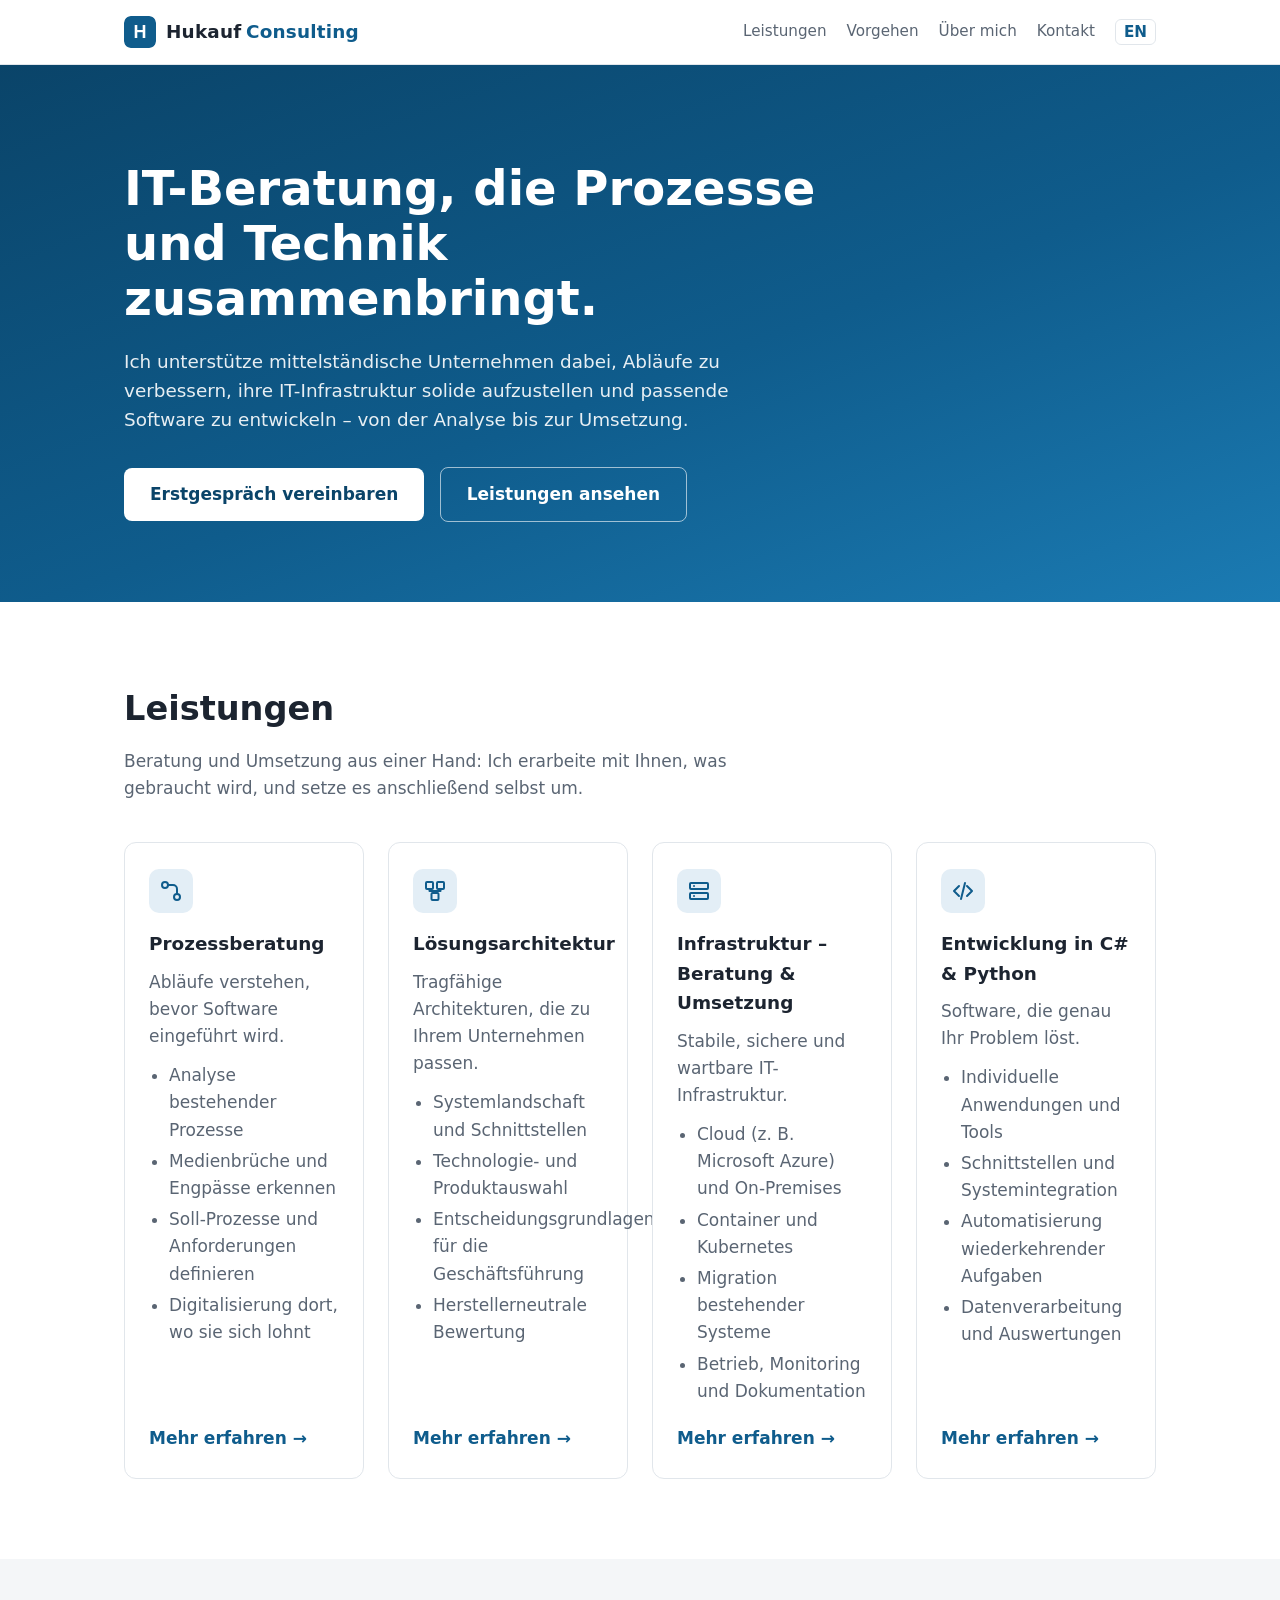
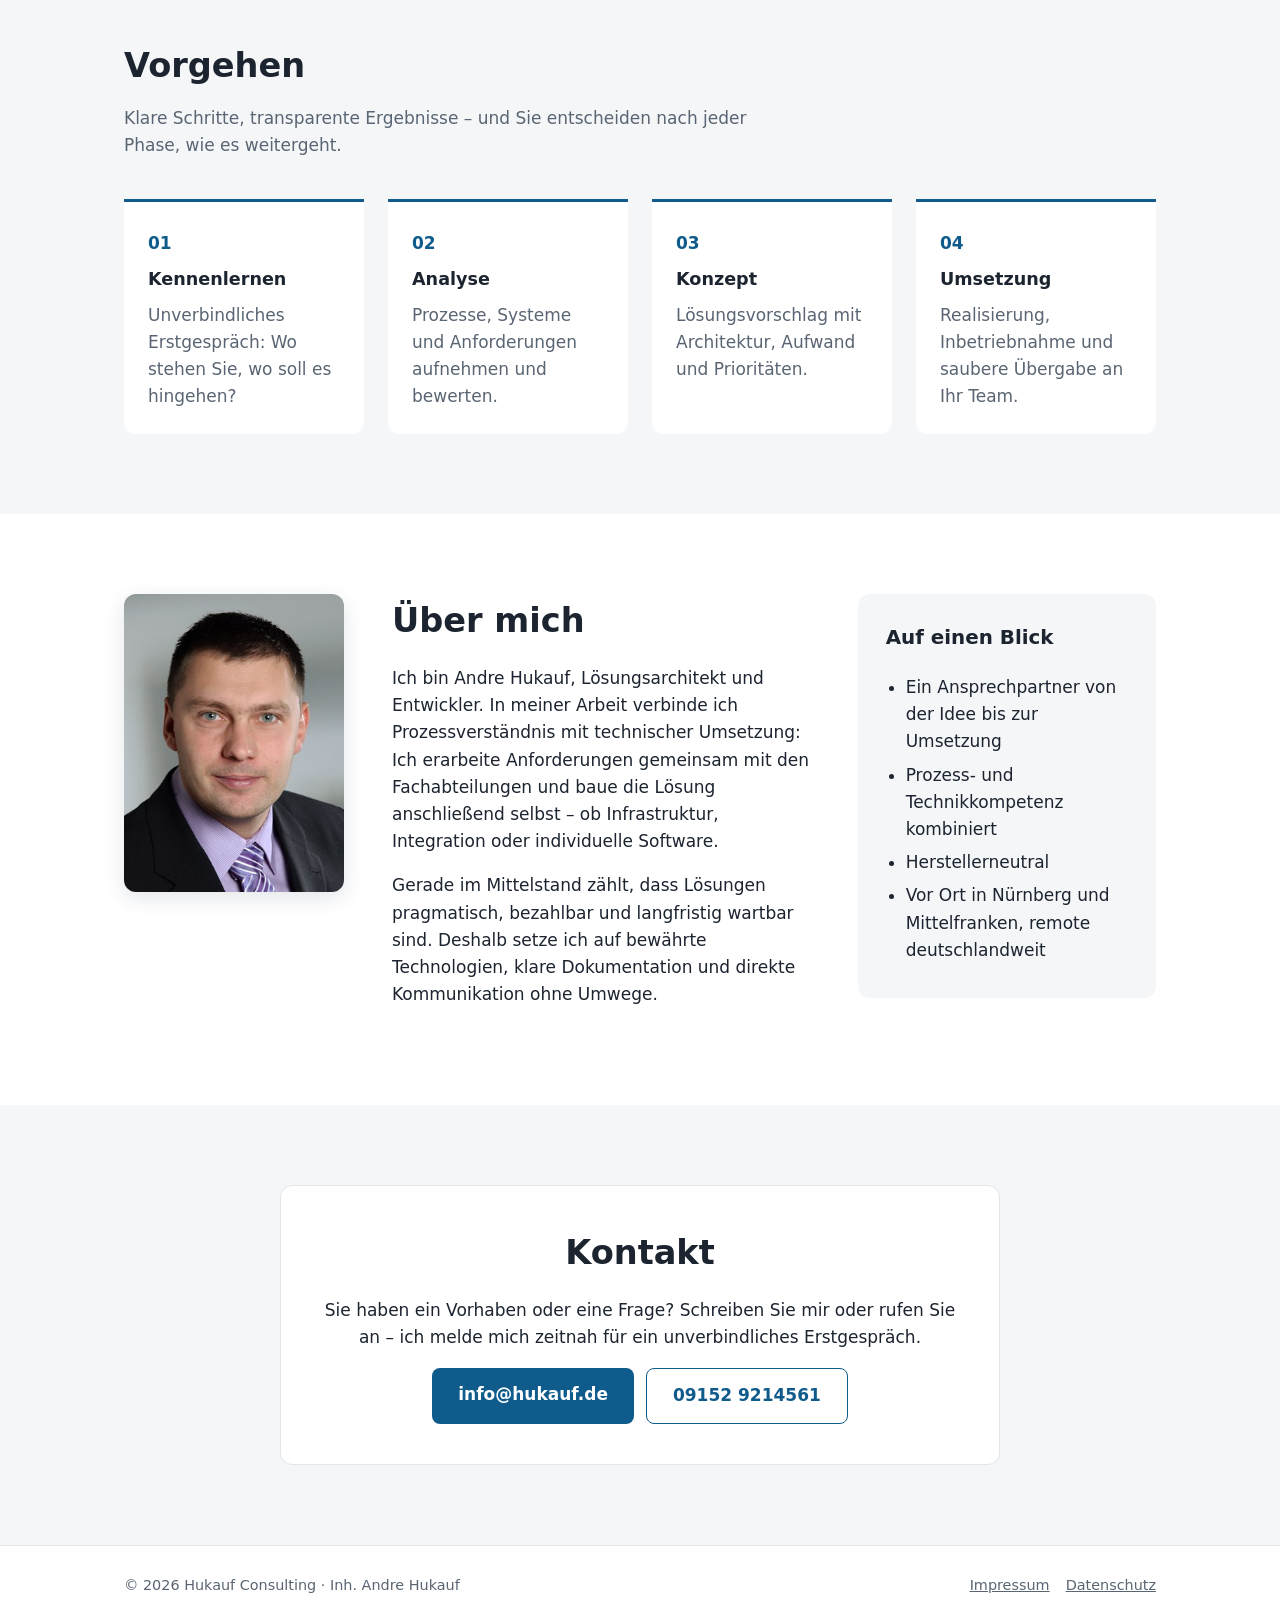
==== commit 1e63f203: "Logo-Icon neben dem Firmennamen in der Kopfzeile Co-Authored-By: Claude Opus 5.5 <noreply@anthropic." ====
--- a/index.html
+++ b/index.html
@@ -3,7 +3,7 @@
 <head>
   <meta charset="utf-8">
   <meta name="viewport" content="width=device-width, initial-scale=1">
-  <title>Hukauf Consulting – IT-Beratung &amp; Prozessberatung in Nürnberg und Mittelfranken</title>
+  <title>IT-Beratung &amp; Prozessberatung Nürnberg | Hukauf Consulting</title>
   <meta name="description" content="Hukauf Consulting: Prozessberatung, Lösungsarchitektur, IT-Infrastruktur und Softwareentwicklung in C# und Python für den Mittelstand in Nürnberg, Mittelfranken und remote.">
   <link rel="canonical" href="https://www.hukauf.de/">
   <link rel="alternate" hreflang="de" href="https://www.hukauf.de/">
@@ -30,7 +30,7 @@
     "image": "https://www.hukauf.de/og-image.png",
     "email": "info@hukauf.de",
     "telephone": "+49 9152 9214561",
-    "founder": { "@type": "Person", "name": "Andre Hukauf", "image": "https://www.hukauf.de/img/andre-hukauf.jpg" },
+    "founder": { "@type": "Person", "name": "Andre Hukauf", "image": "https://www.hukauf.de/img/portrait.jpg" },
     "address": {
       "@type": "PostalAddress",
       "streetAddress": "Am Schlosspark 9",
@@ -57,7 +57,7 @@
 
 <header class="site-header">
   <div class="container">
-    <a class="logo" href="#main">Hukauf <span>Consulting</span></a>
+    <a class="logo" href="#main"><img class="logo-mark" src="/favicon.svg" width="32" height="32" alt="">Hukauf <span>Consulting</span></a>
     <nav class="nav" aria-label="Hauptnavigation">
       <a href="#leistungen">Leistungen</a>
       <a href="#vorgehen">Vorgehen</a>
@@ -176,7 +176,7 @@
 
   <section id="ueber-mich">
     <div class="container about">
-      <img class="portrait" src="/img/andre-hukauf.jpg" width="314" height="425" alt="Porträt von Andre Hukauf" loading="lazy" decoding="async">
+      <img class="portrait" src="/img/portrait.jpg" width="314" height="425" alt="Porträt von Andre Hukauf" loading="lazy" decoding="async">
       <div>
         <h2 class="section-title">Über mich</h2>
         <p>Ich bin Andre Hukauf, Lösungsarchitekt und Entwickler. In meiner Arbeit verbinde ich Prozessverständnis mit technischer Umsetzung: Ich erarbeite Anforderungen gemeinsam mit den Fachabteilungen und baue die Lösung anschließend selbst – ob Infrastruktur, Integration oder individuelle Software.</p>
--- a/style.css
+++ b/style.css
@@ -86,7 +86,15 @@
   text-decoration: none;
   letter-spacing: 0.2px;
 }
-.logo span { color: var(--accent); }
+.logo span { color: var(--accent); margin-left: 0.25em; }
+.logo { display: inline-flex; align-items: center; }
+.logo-mark {
+  width: 32px;
+  height: 32px;
+  border-radius: 7px;
+  margin-right: 10px;
+  flex-shrink: 0;
+}
 .nav { display: flex; gap: 20px; flex-wrap: wrap; }
 .nav a {
   color: var(--muted);
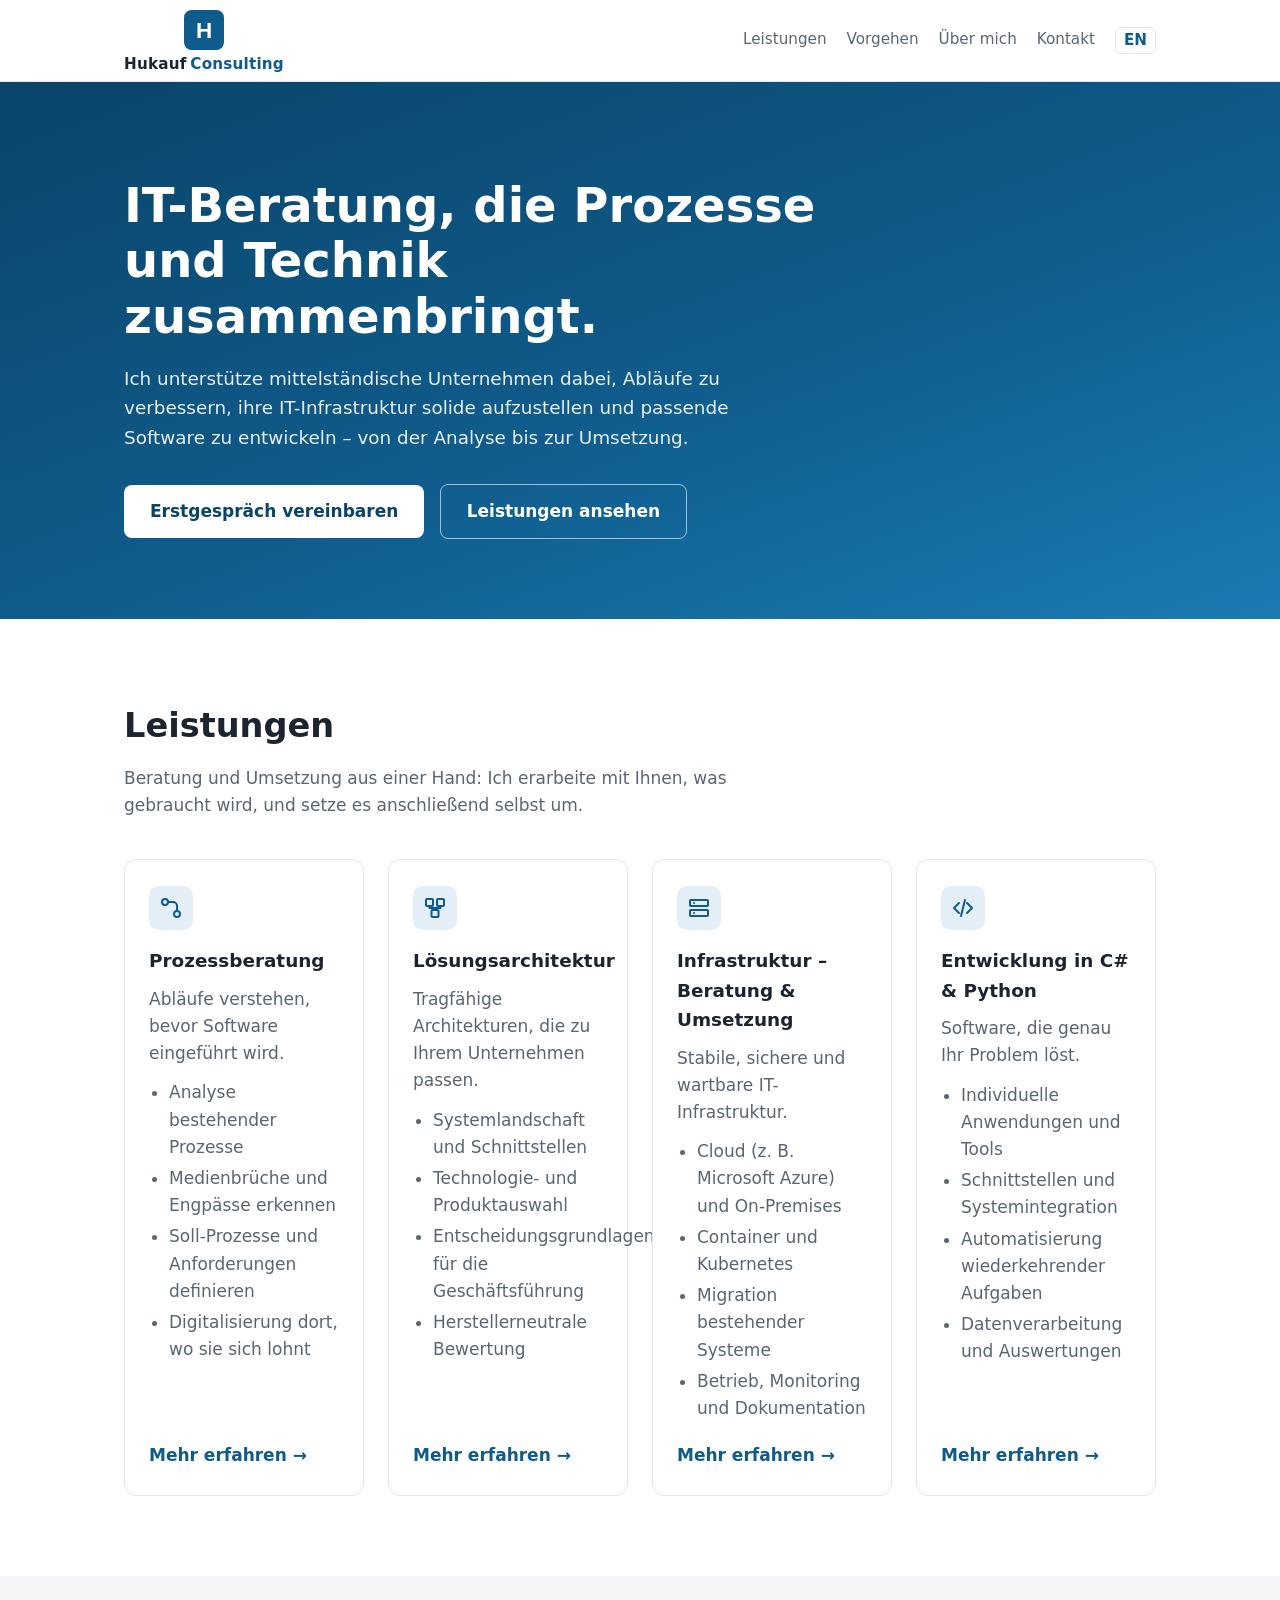
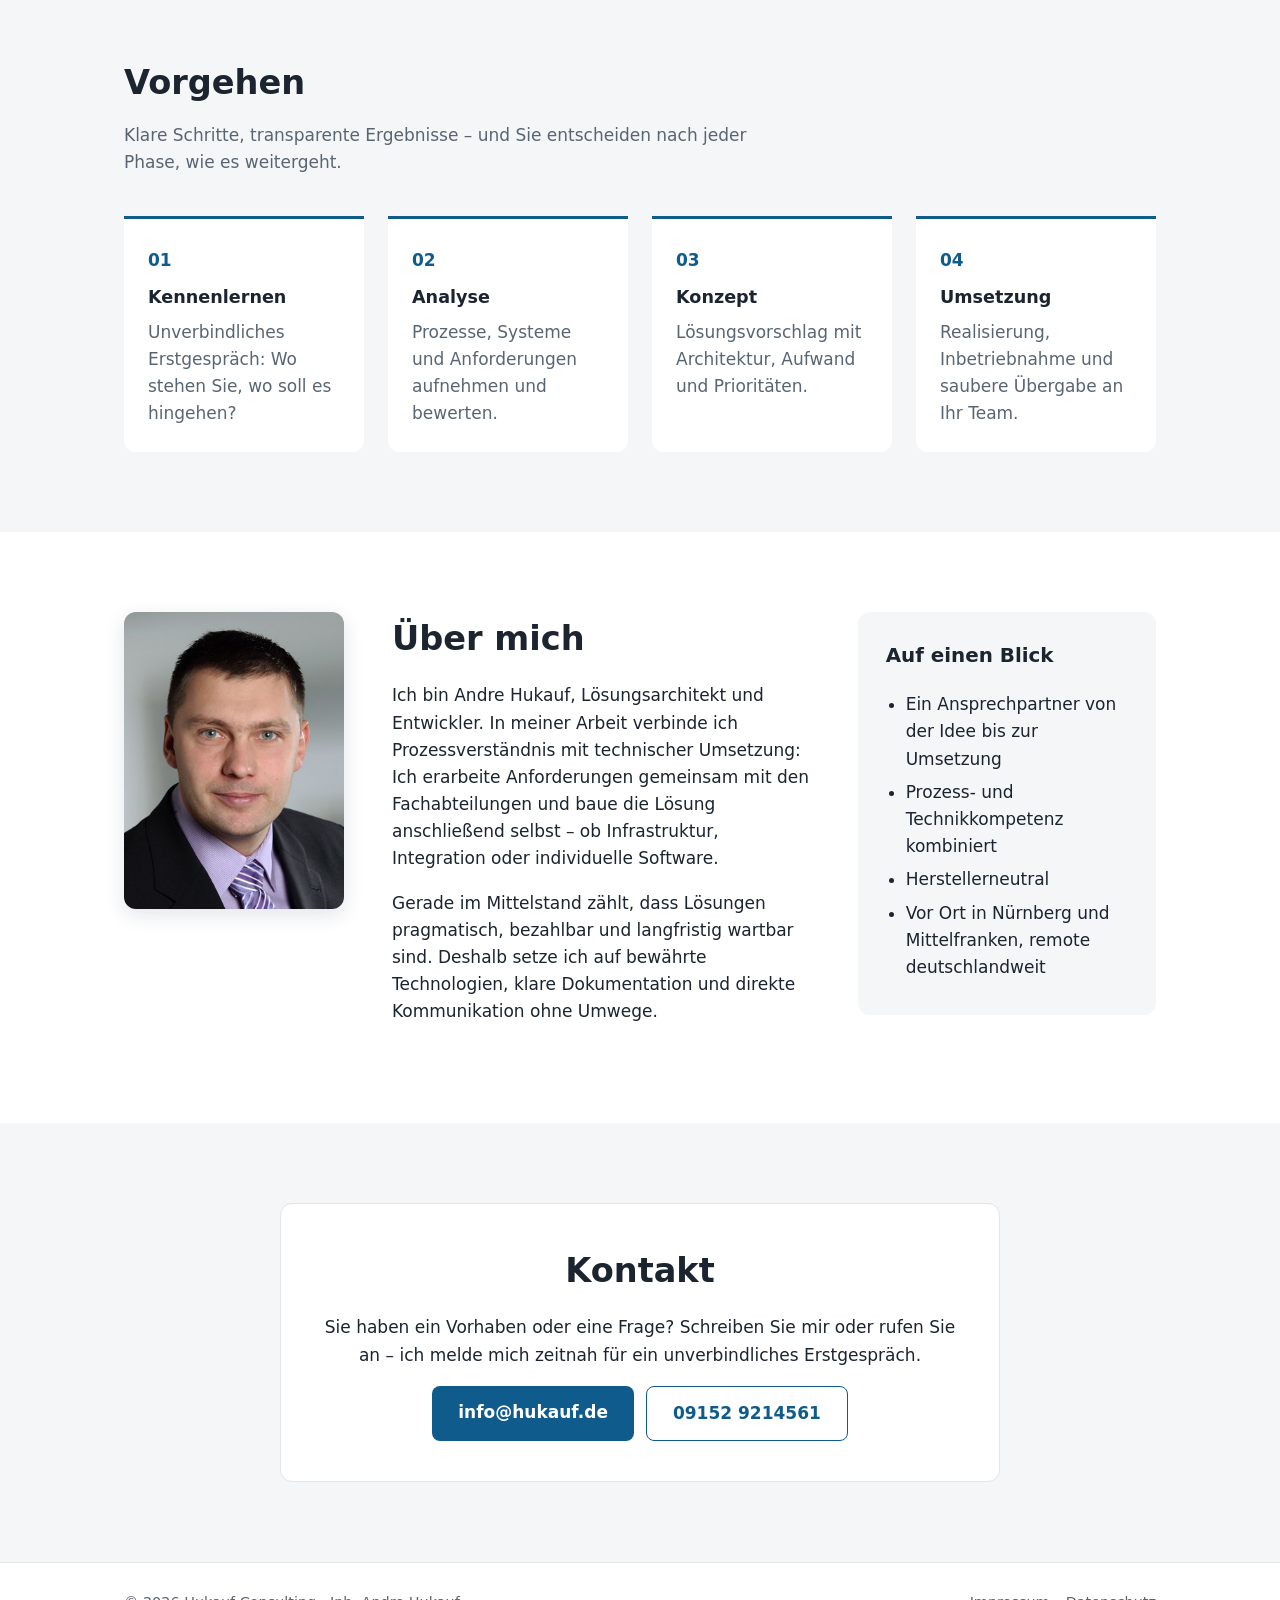
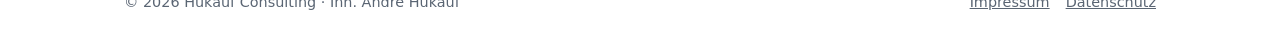
==== commit 975536cc: "Kopfzeile: Logo im Stil der Logo-Datei (Icon über Schriftzug) Co-Authored-By: Claude Opus 5.5 <norep" ====
--- a/index.html
+++ b/index.html
@@ -57,7 +57,7 @@
 
 <header class="site-header">
   <div class="container">
-    <a class="logo" href="#main"><img class="logo-mark" src="/favicon.svg" width="32" height="32" alt="">Hukauf <span>Consulting</span></a>
+    <a class="logo" href="#main"><img class="logo-mark" src="/favicon.svg" width="40" height="40" alt=""><span class="logo-text">Hukauf<span>Consulting</span></span></a>
     <nav class="nav" aria-label="Hauptnavigation">
       <a href="#leistungen">Leistungen</a>
       <a href="#vorgehen">Vorgehen</a>
--- a/style.css
+++ b/style.css
@@ -41,7 +41,7 @@
 }
 .hero a:focus-visible { outline-color: #ffffff; }
 
-#main, section[id] { scroll-margin-top: 80px; }
+#main, section[id] { scroll-margin-top: 100px; }
 
 body {
   margin: 0;
@@ -86,13 +86,20 @@
   text-decoration: none;
   letter-spacing: 0.2px;
 }
-.logo span { color: var(--accent); margin-left: 0.25em; }
-.logo { display: inline-flex; align-items: center; }
+.logo-text span { color: var(--accent); margin-left: 0.25em; }
+.logo {
+  display: inline-flex;
+  flex-direction: column;
+  align-items: center;
+  padding: 10px 0 8px;
+  font-size: 0.95rem;
+  line-height: 1.2;
+}
+.logo-text { display: flex; color: var(--text); margin: 0; }
 .logo-mark {
-  width: 32px;
-  height: 32px;
-  border-radius: 7px;
-  margin-right: 10px;
+  width: 40px;
+  height: 40px;
+  margin-bottom: 5px;
   flex-shrink: 0;
 }
 .nav { display: flex; gap: 20px; flex-wrap: wrap; }
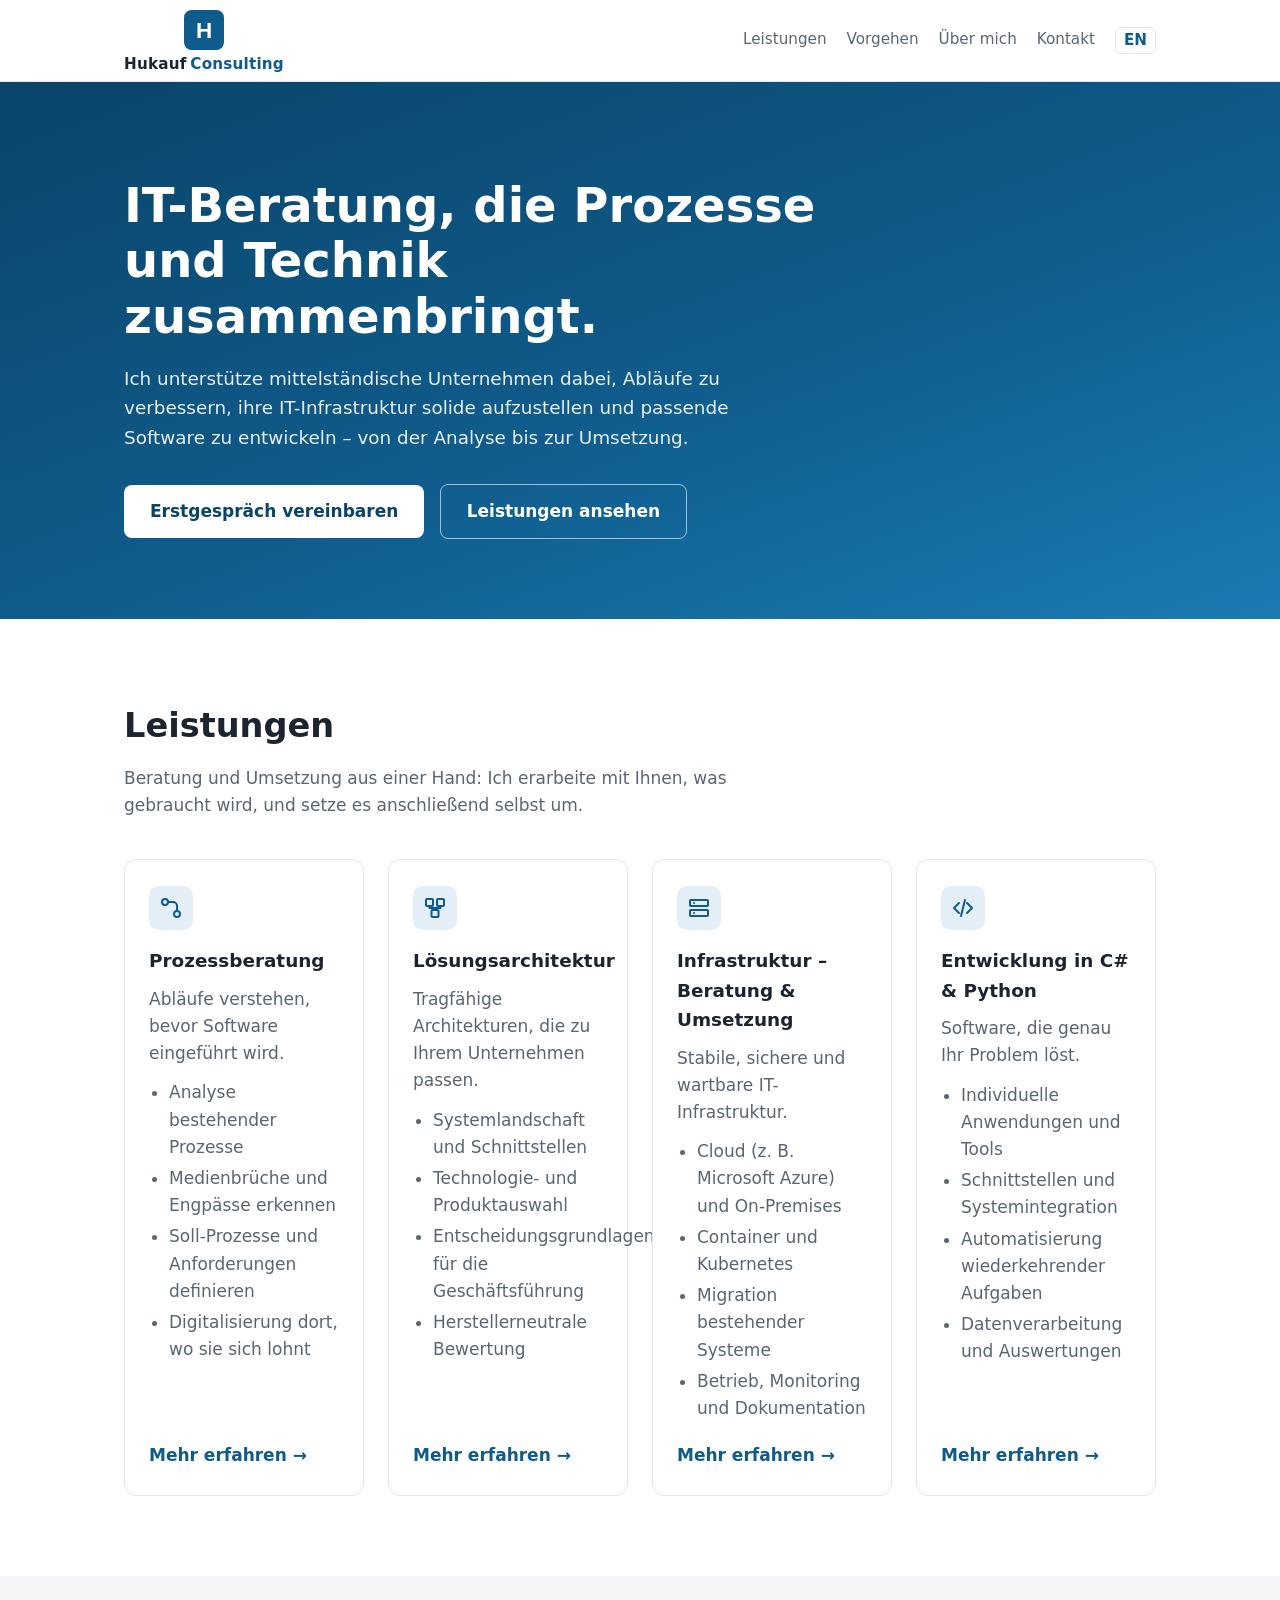
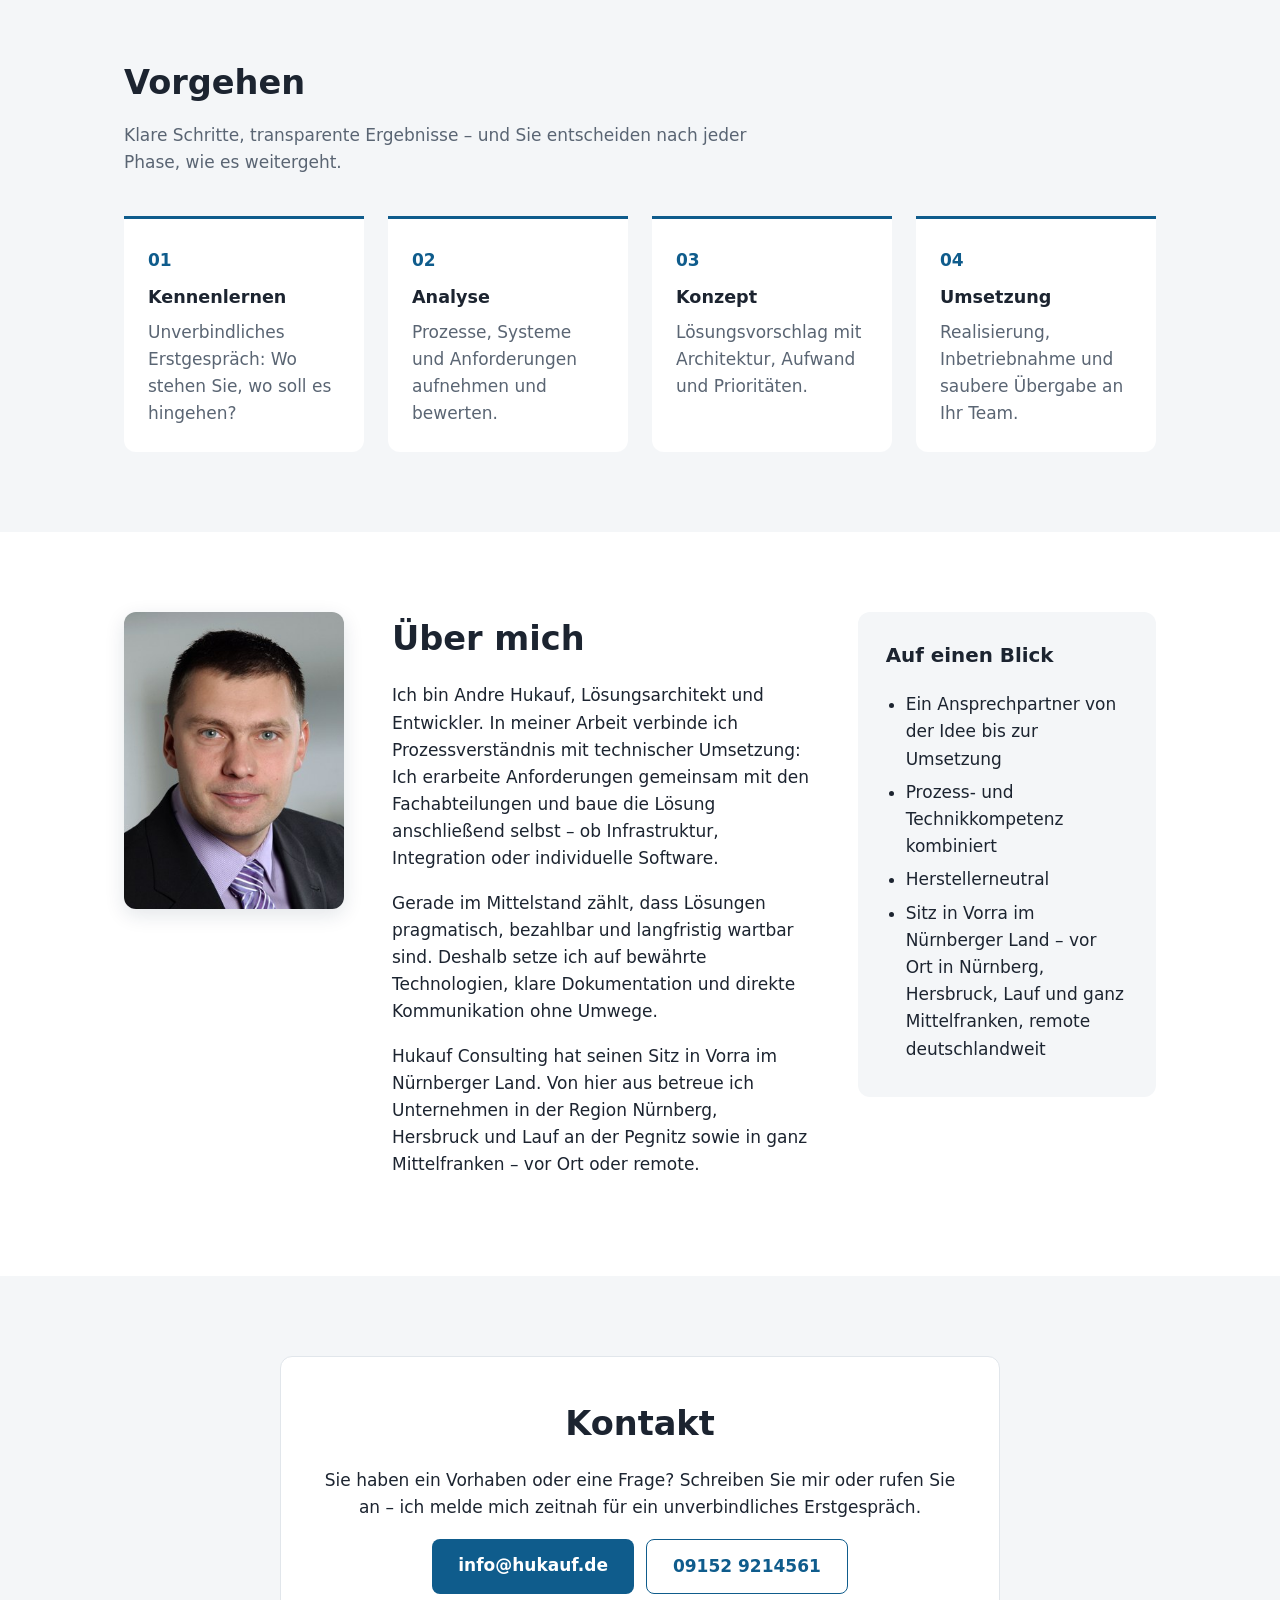
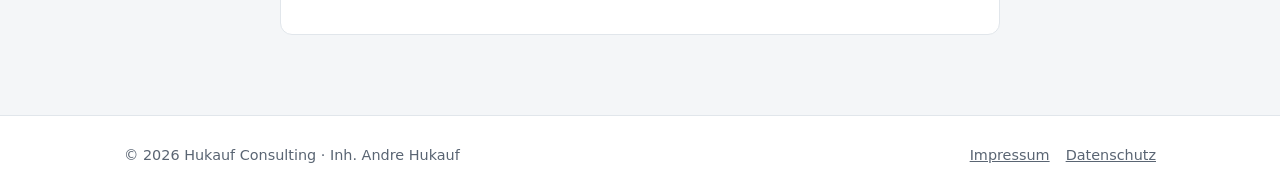
==== commit 1e71f5b6: "Standort Vorra/Nürnberger Land ergänzen, llms.txt hinzufügen - Vorra, Hersbruck, Lauf und Nürnberger" ====
--- a/index.html
+++ b/index.html
@@ -4,7 +4,7 @@
   <meta charset="utf-8">
   <meta name="viewport" content="width=device-width, initial-scale=1">
   <title>IT-Beratung &amp; Prozessberatung Nürnberg | Hukauf Consulting</title>
-  <meta name="description" content="Hukauf Consulting: Prozessberatung, Lösungsarchitektur, IT-Infrastruktur und Softwareentwicklung in C# und Python für den Mittelstand in Nürnberg, Mittelfranken und remote.">
+  <meta name="description" content="Hukauf Consulting: Prozessberatung, Lösungsarchitektur, IT-Infrastruktur und Softwareentwicklung in C# und Python für den Mittelstand in Vorra, Nürnberg, im Nürnberger Land und ganz Mittelfranken.">
   <link rel="canonical" href="https://www.hukauf.de/">
   <link rel="alternate" hreflang="de" href="https://www.hukauf.de/">
   <link rel="alternate" hreflang="en" href="https://www.hukauf.de/en/">
@@ -40,7 +40,11 @@
       "addressCountry": "DE"
     },
     "areaServed": [
+      { "@type": "City", "name": "Vorra" },
       { "@type": "City", "name": "Nürnberg" },
+      { "@type": "City", "name": "Hersbruck" },
+      { "@type": "City", "name": "Lauf an der Pegnitz" },
+      { "@type": "AdministrativeArea", "name": "Landkreis Nürnberger Land" },
       { "@type": "AdministrativeArea", "name": "Mittelfranken" },
       { "@type": "Country", "name": "Deutschland" }
     ],
@@ -181,6 +185,7 @@
         <h2 class="section-title">Über mich</h2>
         <p>Ich bin Andre Hukauf, Lösungsarchitekt und Entwickler. In meiner Arbeit verbinde ich Prozessverständnis mit technischer Umsetzung: Ich erarbeite Anforderungen gemeinsam mit den Fachabteilungen und baue die Lösung anschließend selbst – ob Infrastruktur, Integration oder individuelle Software.</p>
         <p>Gerade im Mittelstand zählt, dass Lösungen pragmatisch, bezahlbar und langfristig wartbar sind. Deshalb setze ich auf bewährte Technologien, klare Dokumentation und direkte Kommunikation ohne Umwege.</p>
+        <p>Hukauf Consulting hat seinen Sitz in Vorra im Nürnberger Land. Von hier aus betreue ich Unternehmen in der Region Nürnberg, Hersbruck und Lauf an der Pegnitz sowie in ganz Mittelfranken – vor Ort oder remote.</p>
       </div>
       <div class="facts">
         <h3>Auf einen Blick</h3>
@@ -188,7 +193,7 @@
           <li>Ein Ansprechpartner von der Idee bis zur Umsetzung</li>
           <li>Prozess- und Technikkompetenz kombiniert</li>
           <li>Herstellerneutral</li>
-          <li>Vor Ort in Nürnberg und Mittelfranken, remote deutschlandweit</li>
+          <li>Sitz in Vorra im Nürnberger Land – vor Ort in Nürnberg, Hersbruck, Lauf und ganz Mittelfranken, remote deutschlandweit</li>
         </ul>
       </div>
     </div>
